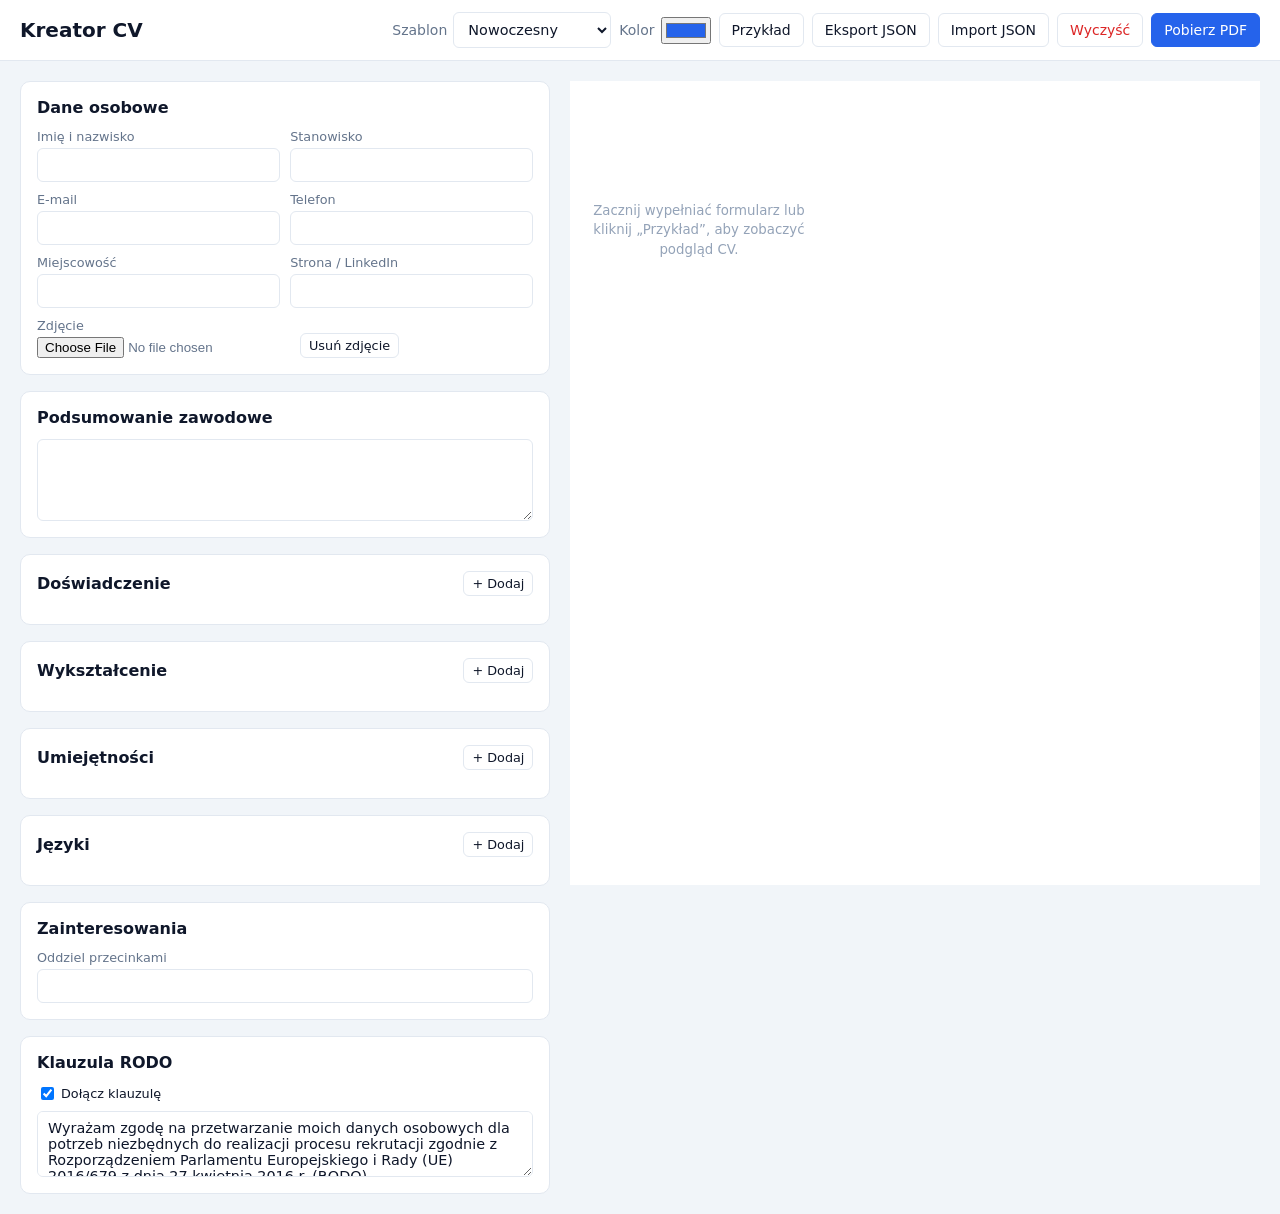
==== index.html @ f0c1cfcf "Add browser-based CV builder app Static HTML/CSS/JS app with live A4 preview, three templates, accen" ====
<!doctype html>
<html lang="pl">
<head>
  <meta charset="utf-8">
  <meta name="viewport" content="width=device-width, initial-scale=1">
  <title>Kreator CV</title>
  <link rel="stylesheet" href="styles.css">
</head>
<body>
  <header class="topbar">
    <h1>Kreator CV</h1>
    <div class="toolbar">
      <label class="field-inline">Szablon
        <select id="template">
          <option value="modern">Nowoczesny</option>
          <option value="classic">Klasyczny</option>
          <option value="minimal">Minimalistyczny</option>
        </select>
      </label>
      <label class="field-inline">Kolor
        <input type="color" id="accent" value="#2563eb">
      </label>
      <button type="button" id="btn-sample" class="btn">Przykład</button>
      <button type="button" id="btn-export" class="btn">Eksport JSON</button>
      <label class="btn">Import JSON<input type="file" id="btn-import" accept="application/json" hidden></label>
      <button type="button" id="btn-reset" class="btn btn-danger">Wyczyść</button>
      <button type="button" id="btn-print" class="btn btn-primary">Pobierz PDF</button>
    </div>
  </header>

  <main class="layout">
    <form id="editor" class="editor" autocomplete="off">
      <section class="card">
        <h2>Dane osobowe</h2>
        <div class="grid">
          <label>Imię i nazwisko<input name="fullName"></label>
          <label>Stanowisko<input name="title"></label>
          <label>E-mail<input name="email" type="email"></label>
          <label>Telefon<input name="phone"></label>
          <label>Miejscowość<input name="location"></label>
          <label>Strona / LinkedIn<input name="website"></label>
        </div>
        <div class="photo-row">
          <label>Zdjęcie<input type="file" id="photo-input" accept="image/*"></label>
          <button type="button" id="photo-remove" class="btn btn-small">Usuń zdjęcie</button>
        </div>
      </section>

      <section class="card">
        <h2>Podsumowanie zawodowe</h2>
        <label><textarea name="summary" rows="4"></textarea></label>
      </section>

      <section class="card" data-list="experience">
        <div class="card-head">
          <h2>Doświadczenie</h2>
          <button type="button" class="btn btn-small" data-add="experience">+ Dodaj</button>
        </div>
        <div class="list"></div>
      </section>

      <section class="card" data-list="education">
        <div class="card-head">
          <h2>Wykształcenie</h2>
          <button type="button" class="btn btn-small" data-add="education">+ Dodaj</button>
        </div>
        <div class="list"></div>
      </section>

      <section class="card" data-list="skills">
        <div class="card-head">
          <h2>Umiejętności</h2>
          <button type="button" class="btn btn-small" data-add="skills">+ Dodaj</button>
        </div>
        <div class="list"></div>
      </section>

      <section class="card" data-list="languages">
        <div class="card-head">
          <h2>Języki</h2>
          <button type="button" class="btn btn-small" data-add="languages">+ Dodaj</button>
        </div>
        <div class="list"></div>
      </section>

      <section class="card">
        <h2>Zainteresowania</h2>
        <label>Oddziel przecinkami<input name="interests"></label>
      </section>

      <section class="card">
        <h2>Klauzula RODO</h2>
        <label class="check"><input type="checkbox" name="consentEnabled"> Dołącz klauzulę</label>
        <label><textarea name="consent" rows="3"></textarea></label>
      </section>
    </form>

    <div class="preview-wrap">
      <article id="cv" class="cv"></article>
    </div>
  </main>

  <template id="tpl-experience">
    <div class="item">
      <div class="grid">
        <label>Stanowisko<input data-field="role"></label>
        <label>Firma<input data-field="company"></label>
        <label>Od<input data-field="start" placeholder="np. 03.2021"></label>
        <label>Do<input data-field="end" placeholder="np. obecnie"></label>
      </div>
      <label>Opis (każda linia to osobny punkt)<textarea data-field="description" rows="3"></textarea></label>
      <div class="item-actions">
        <button type="button" class="btn btn-small" data-move="-1" title="W górę">↑</button>
        <button type="button" class="btn btn-small" data-move="1" title="W dół">↓</button>
        <button type="button" class="btn btn-small btn-danger" data-remove>Usuń</button>
      </div>
    </div>
  </template>

  <template id="tpl-education">
    <div class="item">
      <div class="grid">
        <label>Uczelnia / szkoła<input data-field="school"></label>
        <label>Kierunek / stopień<input data-field="degree"></label>
        <label>Od<input data-field="start"></label>
        <label>Do<input data-field="end"></label>
      </div>
      <div class="item-actions">
        <button type="button" class="btn btn-small" data-move="-1" title="W górę">↑</button>
        <button type="button" class="btn btn-small" data-move="1" title="W dół">↓</button>
        <button type="button" class="btn btn-small btn-danger" data-remove>Usuń</button>
      </div>
    </div>
  </template>

  <template id="tpl-skills">
    <div class="item item-row">
      <label>Umiejętność<input data-field="name"></label>
      <label>Poziom (1–5)<input data-field="level" type="range" min="1" max="5" value="3"></label>
      <div class="item-actions">
        <button type="button" class="btn btn-small btn-danger" data-remove>Usuń</button>
      </div>
    </div>
  </template>

  <template id="tpl-languages">
    <div class="item item-row">
      <label>Język<input data-field="name"></label>
      <label>Poziom
        <select data-field="level">
          <option>A1</option><option>A2</option><option>B1</option><option selected>B2</option>
          <option>C1</option><option>C2</option><option>ojczysty</option>
        </select>
      </label>
      <div class="item-actions">
        <button type="button" class="btn btn-small btn-danger" data-remove>Usuń</button>
      </div>
    </div>
  </template>

  <script src="app.js"></script>
</body>
</html>
---- styles.css ----
:root {
  --bg: #f1f5f9;
  --panel: #ffffff;
  --text: #0f172a;
  --muted: #64748b;
  --border: #e2e8f0;
  --primary: #2563eb;
  --danger: #dc2626;
  --accent: #2563eb;
}

* { box-sizing: border-box; }

body {
  margin: 0;
  font-family: system-ui, -apple-system, "Segoe UI", Roboto, sans-serif;
  background: var(--bg);
  color: var(--text);
}

/* ---------- Top bar ---------- */
.topbar {
  position: sticky;
  top: 0;
  z-index: 10;
  display: flex;
  flex-wrap: wrap;
  gap: 12px;
  align-items: center;
  justify-content: space-between;
  padding: 12px 20px;
  background: var(--panel);
  border-bottom: 1px solid var(--border);
}
.topbar h1 { margin: 0; font-size: 1.25rem; }
.toolbar { display: flex; flex-wrap: wrap; gap: 8px; align-items: center; }
.field-inline { display: flex; flex-direction: row; gap: 6px; align-items: center; font-size: .875rem; }

/* ---------- Buttons ---------- */
.btn {
  display: inline-flex;
  align-items: center;
  padding: 8px 12px;
  font: inherit;
  font-size: .875rem;
  border: 1px solid var(--border);
  border-radius: 6px;
  background: var(--panel);
  color: var(--text);
  cursor: pointer;
}
.btn:hover { background: var(--bg); }
.btn-primary { background: var(--primary); border-color: var(--primary); color: #fff; }
.btn-primary:hover { background: #1d4ed8; }
.btn-danger { color: var(--danger); }
.btn-small { padding: 4px 8px; font-size: .8rem; }

/* ---------- Layout ---------- */
.layout {
  display: grid;
  grid-template-columns: minmax(340px, 1fr) minmax(0, 1.3fr);
  gap: 20px;
  padding: 20px;
  align-items: start;
}
@media (max-width: 1000px) {
  .layout { grid-template-columns: 1fr; }
}

/* ---------- Editor ---------- */
.editor { display: flex; flex-direction: column; gap: 16px; }
.card {
  background: var(--panel);
  border: 1px solid var(--border);
  border-radius: 10px;
  padding: 16px;
}
.card h2 { margin: 0 0 12px; font-size: 1rem; }
.card-head { display: flex; justify-content: space-between; align-items: center; margin-bottom: 12px; }
.card-head h2 { margin: 0; }

label { display: flex; flex-direction: column; gap: 4px; font-size: .8rem; color: var(--muted); }
label.check { flex-direction: row; align-items: center; margin-bottom: 8px; color: var(--text); }
input:not([type=checkbox]):not([type=color]):not([type=range]):not([type=file]), textarea, select {
  font: inherit;
  font-size: .9rem;
  color: var(--text);
  padding: 8px 10px;
  border: 1px solid var(--border);
  border-radius: 6px;
  background: #fff;
  width: 100%;
}
textarea { resize: vertical; }
input:focus, textarea:focus, select:focus { outline: 2px solid var(--primary); outline-offset: -1px; }

.grid { display: grid; grid-template-columns: 1fr 1fr; gap: 10px; }
@media (max-width: 520px) { .grid { grid-template-columns: 1fr; } }
.photo-row { display: flex; gap: 10px; align-items: end; margin-top: 10px; }

.list { display: flex; flex-direction: column; gap: 12px; }
.item {
  display: flex;
  flex-direction: column;
  gap: 8px;
  padding: 12px;
  border: 1px dashed var(--border);
  border-radius: 8px;
}
.item-row { flex-direction: row; align-items: end; flex-wrap: wrap; }
.item-row > label { flex: 1 1 140px; }
.item-actions { display: flex; gap: 6px; justify-content: flex-end; }

/* ---------- Preview ---------- */
.preview-wrap { position: sticky; top: 76px; overflow: auto; max-height: calc(100vh - 96px); }

.cv {
  --accent: #2563eb;
  width: 210mm;
  min-height: 297mm;
  max-width: 100%;
  margin: 0 auto;
  background: #fff;
  color: #1e293b;
  box-shadow: 0 4px 24px rgba(15, 23, 42, .12);
  font-size: 10pt;
  line-height: 1.45;
}
.cv h1, .cv h2, .cv h3, .cv p { margin: 0; }
.cv ul { margin: 4px 0 0; padding-left: 18px; }
.cv a { color: inherit; text-decoration: none; }
.cv .section { margin-bottom: 18px; }
.cv .section-title {
  font-size: 11pt;
  text-transform: uppercase;
  letter-spacing: .08em;
  color: var(--accent);
  margin-bottom: 8px;
}
.cv .entry { margin-bottom: 10px; break-inside: avoid; }
.cv .entry-head { display: flex; justify-content: space-between; gap: 8px; }
.cv .entry-title { font-weight: 600; }
.cv .entry-sub { color: #475569; }
.cv .entry-date { color: #64748b; white-space: nowrap; font-size: 9pt; }
.cv .photo { width: 110px; height: 110px; object-fit: cover; border-radius: 50%; }
.cv .contact { list-style: none; padding: 0; margin: 0; display: flex; flex-direction: column; gap: 4px; }
.cv .skill { margin-bottom: 6px; }
.cv .bar { height: 5px; background: rgba(0,0,0,.1); border-radius: 3px; margin-top: 3px; overflow: hidden; }
.cv .bar span { display: block; height: 100%; background: var(--accent); }
.cv .tags { display: flex; flex-wrap: wrap; gap: 6px; }
.cv .tag { padding: 2px 8px; border-radius: 10px; background: rgba(0,0,0,.06); font-size: 9pt; }
.cv .consent { font-size: 7.5pt; color: #64748b; margin-top: 24px; }
.cv .empty { color: #94a3b8; text-align: center; padding: 120px 20px; }

/* Modern: coloured sidebar */
.cv.tpl-modern { display: grid; grid-template-columns: 68mm 1fr; }
.cv.tpl-modern .sidebar { background: var(--accent); color: #fff; padding: 28px 20px; }
.cv.tpl-modern .sidebar .section-title { color: #fff; border-bottom: 1px solid rgba(255,255,255,.4); padding-bottom: 4px; }
.cv.tpl-modern .sidebar .bar { background: rgba(255,255,255,.3); }
.cv.tpl-modern .sidebar .bar span { background: #fff; }
.cv.tpl-modern .sidebar .tag { background: rgba(255,255,255,.2); }
.cv.tpl-modern .sidebar .entry-date { color: rgba(255,255,255,.8); }
.cv.tpl-modern .sidebar .photo { display: block; margin: 0 auto 20px; border: 3px solid rgba(255,255,255,.6); }
.cv.tpl-modern .main { padding: 28px 26px; }
.cv.tpl-modern .name { font-size: 24pt; font-weight: 700; line-height: 1.1; }
.cv.tpl-modern .role { font-size: 13pt; color: var(--accent); margin: 4px 0 20px; }

/* Classic: centred header, single column */
.cv.tpl-classic { padding: 32px 40px; font-family: Georgia, "Times New Roman", serif; }
.cv.tpl-classic header { text-align: center; border-bottom: 2px solid var(--accent); padding-bottom: 14px; margin-bottom: 18px; }
.cv.tpl-classic .photo { border-radius: 6px; width: 96px; height: 96px; margin-bottom: 10px; }
.cv.tpl-classic .name { font-size: 24pt; }
.cv.tpl-classic .role { font-size: 12pt; color: #475569; margin-top: 2px; }
.cv.tpl-classic .contact { flex-direction: row; flex-wrap: wrap; justify-content: center; gap: 4px 16px; margin-top: 8px; font-size: 9pt; }
.cv.tpl-classic .section-title { border-bottom: 1px solid var(--border); padding-bottom: 3px; }
.cv.tpl-classic .two-col { display: grid; grid-template-columns: 1fr 1fr; gap: 24px; }

/* Minimal: left-aligned, lots of whitespace */
.cv.tpl-minimal { padding: 40px 48px; }
.cv.tpl-minimal header { display: flex; justify-content: space-between; align-items: center; gap: 20px; margin-bottom: 28px; }
.cv.tpl-minimal .name { font-size: 26pt; font-weight: 300; letter-spacing: -.01em; }
.cv.tpl-minimal .role { font-size: 12pt; color: var(--accent); margin-top: 4px; }
.cv.tpl-minimal .contact { flex-direction: row; flex-wrap: wrap; gap: 4px 14px; margin-top: 10px; font-size: 9pt; color: #64748b; }
.cv.tpl-minimal .photo { width: 90px; height: 90px; }
.cv.tpl-minimal .row { display: grid; grid-template-columns: 34mm 1fr; gap: 16px; }
.cv.tpl-minimal .row .section-title { font-size: 9pt; }

/* ---------- Print ---------- */
@page { size: A4; margin: 0; }
@media print {
  body { background: #fff; }
  .topbar, .editor { display: none; }
  .layout { display: block; padding: 0; }
  .preview-wrap { position: static; max-height: none; overflow: visible; }
  .cv { box-shadow: none; width: 210mm; min-height: 297mm; }
  .cv * { -webkit-print-color-adjust: exact; print-color-adjust: exact; }
  .cv.tpl-modern .sidebar { -webkit-print-color-adjust: exact; print-color-adjust: exact; }
}
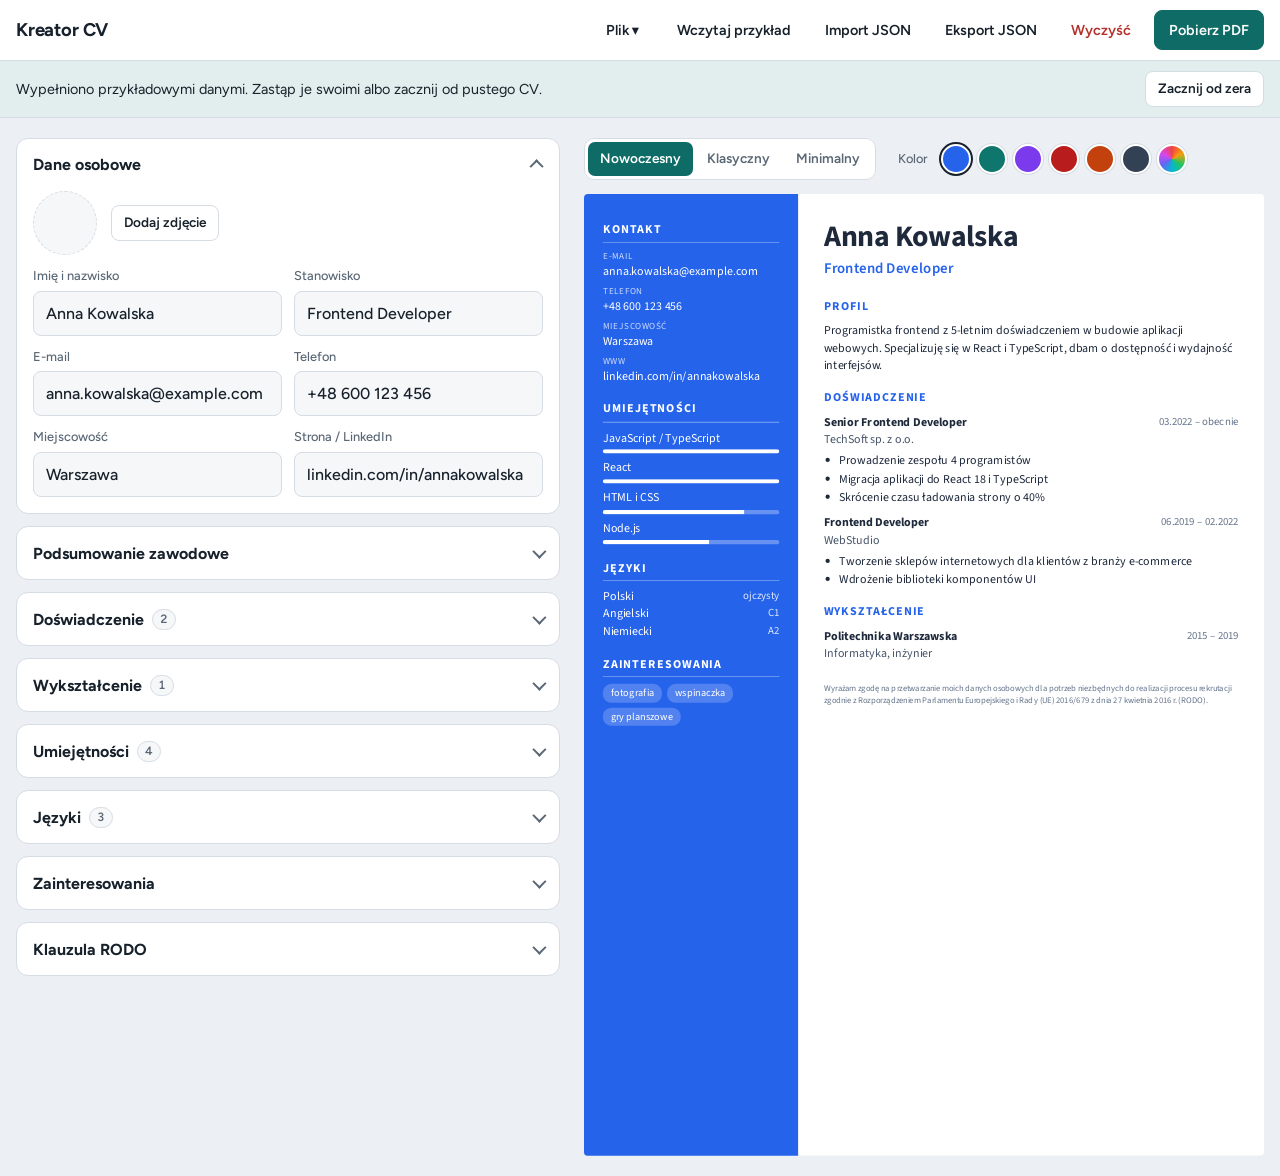
==== commit a514417d: "Make CV builder mobile-friendly and fix robustness issues - Phone layout: bottom Edit/Preview tabs, " ====
--- a/index.html
+++ b/index.html
@@ -2,159 +2,219 @@
 <html lang="pl">
 <head>
   <meta charset="utf-8">
-  <meta name="viewport" content="width=device-width, initial-scale=1">
+  <meta name="viewport" content="width=device-width, initial-scale=1, viewport-fit=cover">
   <title>Kreator CV</title>
+  <meta name="claude:viewport-fit-sides" content="cover">
+  <link rel="stylesheet" href="https://fonts.googleapis.com/css2?family=Figtree:wght@400;500;600;700&family=Source+Sans+3:wght@300;400;600;700&family=Source+Serif+4:wght@400;600;700&display=swap">
   <link rel="stylesheet" href="styles.css">
 </head>
-<body>
+<body data-view="edit">
   <header class="topbar">
-    <h1>Kreator CV</h1>
-    <div class="toolbar">
-      <label class="field-inline">Szablon
-        <select id="template">
-          <option value="modern">Nowoczesny</option>
-          <option value="classic">Klasyczny</option>
-          <option value="minimal">Minimalistyczny</option>
-        </select>
-      </label>
-      <label class="field-inline">Kolor
-        <input type="color" id="accent" value="#2563eb">
-      </label>
-      <button type="button" id="btn-sample" class="btn">Przykład</button>
-      <button type="button" id="btn-export" class="btn">Eksport JSON</button>
-      <label class="btn">Import JSON<input type="file" id="btn-import" accept="application/json" hidden></label>
-      <button type="button" id="btn-reset" class="btn btn-danger">Wyczyść</button>
-      <button type="button" id="btn-print" class="btn btn-primary">Pobierz PDF</button>
+    <div class="topbar-inner">
+      <h1 class="brand">Kreator&nbsp;CV</h1>
+      <div class="actions">
+        <button type="button" id="btn-more" class="btn btn-ghost only-narrow" aria-expanded="false" aria-controls="menu">Plik ▾</button>
+        <div id="menu" class="menu">
+          <button type="button" id="btn-sample" class="btn btn-ghost">Wczytaj przykład</button>
+          <label class="btn btn-ghost" for="btn-import">Import JSON</label>
+          <input type="file" id="btn-import" accept="application/json,.json" hidden>
+          <button type="button" id="btn-export" class="btn btn-ghost">Eksport JSON</button>
+          <button type="button" id="btn-reset" class="btn btn-ghost btn-danger">Wyczyść</button>
+        </div>
+        <button type="button" id="btn-pdf" class="btn btn-primary">Pobierz PDF</button>
+      </div>
     </div>
   </header>
 
+  <div id="sample-banner" class="banner" hidden>
+    <p>Wypełniono przykładowymi danymi. Zastąp je swoimi albo zacznij od pustego CV.</p>
+    <button type="button" id="btn-start-empty" class="btn btn-small">Zacznij od zera</button>
+  </div>
+
   <main class="layout">
-    <form id="editor" class="editor" autocomplete="off">
-      <section class="card">
-        <h2>Dane osobowe</h2>
-        <div class="grid">
-          <label>Imię i nazwisko<input name="fullName"></label>
-          <label>Stanowisko<input name="title"></label>
-          <label>E-mail<input name="email" type="email"></label>
-          <label>Telefon<input name="phone"></label>
-          <label>Miejscowość<input name="location"></label>
-          <label>Strona / LinkedIn<input name="website"></label>
-        </div>
-        <div class="photo-row">
-          <label>Zdjęcie<input type="file" id="photo-input" accept="image/*"></label>
-          <button type="button" id="photo-remove" class="btn btn-small">Usuń zdjęcie</button>
-        </div>
-      </section>
-
-      <section class="card">
-        <h2>Podsumowanie zawodowe</h2>
-        <label><textarea name="summary" rows="4"></textarea></label>
-      </section>
-
-      <section class="card" data-list="experience">
-        <div class="card-head">
-          <h2>Doświadczenie</h2>
-          <button type="button" class="btn btn-small" data-add="experience">+ Dodaj</button>
-        </div>
-        <div class="list"></div>
-      </section>
-
-      <section class="card" data-list="education">
-        <div class="card-head">
-          <h2>Wykształcenie</h2>
-          <button type="button" class="btn btn-small" data-add="education">+ Dodaj</button>
-        </div>
-        <div class="list"></div>
-      </section>
-
-      <section class="card" data-list="skills">
-        <div class="card-head">
-          <h2>Umiejętności</h2>
-          <button type="button" class="btn btn-small" data-add="skills">+ Dodaj</button>
-        </div>
-        <div class="list"></div>
-      </section>
-
-      <section class="card" data-list="languages">
-        <div class="card-head">
-          <h2>Języki</h2>
-          <button type="button" class="btn btn-small" data-add="languages">+ Dodaj</button>
-        </div>
-        <div class="list"></div>
-      </section>
-
-      <section class="card">
-        <h2>Zainteresowania</h2>
-        <label>Oddziel przecinkami<input name="interests"></label>
-      </section>
-
-      <section class="card">
-        <h2>Klauzula RODO</h2>
-        <label class="check"><input type="checkbox" name="consentEnabled"> Dołącz klauzulę</label>
-        <label><textarea name="consent" rows="3"></textarea></label>
-      </section>
+    <form id="editor" class="pane pane-edit" autocomplete="off" novalidate>
+      <details class="card" open>
+        <summary><span>Dane osobowe</span></summary>
+        <div class="card-body">
+          <div class="photo-row">
+            <div class="photo-thumb" id="photo-thumb" aria-hidden="true"></div>
+            <div class="photo-actions">
+              <label class="btn btn-small" for="photo-input">Dodaj zdjęcie</label>
+              <input type="file" id="photo-input" accept="image/*" hidden>
+              <button type="button" id="photo-remove" class="btn btn-small btn-ghost" hidden>Usuń zdjęcie</button>
+            </div>
+          </div>
+          <div class="grid">
+            <label>Imię i nazwisko<input id="f-fullName" name="fullName" autocomplete="name"></label>
+            <label>Stanowisko<input id="f-title" name="title" placeholder="np. Księgowa, Frontend Developer"></label>
+            <label>E-mail<input id="f-email" name="email" type="email" inputmode="email" autocomplete="email"></label>
+            <label>Telefon<input id="f-phone" name="phone" type="tel" inputmode="tel" autocomplete="tel"></label>
+            <label>Miejscowość<input id="f-location" name="location" autocomplete="address-level2"></label>
+            <label>Strona / LinkedIn<input id="f-website" name="website" inputmode="url"></label>
+          </div>
+        </div>
+      </details>
+
+      <details class="card">
+        <summary><span>Podsumowanie zawodowe</span></summary>
+        <div class="card-body">
+          <label>2–4 zdania o tym, kim jesteś i w czym jesteś dobry
+            <textarea id="f-summary" name="summary" rows="4"></textarea>
+          </label>
+        </div>
+      </details>
+
+      <details class="card" data-list="experience">
+        <summary><span>Doświadczenie</span><span class="count"></span></summary>
+        <div class="card-body">
+          <div class="list"></div>
+          <button type="button" class="btn btn-add" data-add="experience">+ Dodaj stanowisko</button>
+        </div>
+      </details>
+
+      <details class="card" data-list="education">
+        <summary><span>Wykształcenie</span><span class="count"></span></summary>
+        <div class="card-body">
+          <div class="list"></div>
+          <button type="button" class="btn btn-add" data-add="education">+ Dodaj szkołę</button>
+        </div>
+      </details>
+
+      <details class="card" data-list="skills">
+        <summary><span>Umiejętności</span><span class="count"></span></summary>
+        <div class="card-body">
+          <div class="list"></div>
+          <button type="button" class="btn btn-add" data-add="skills">+ Dodaj umiejętność</button>
+        </div>
+      </details>
+
+      <details class="card" data-list="languages">
+        <summary><span>Języki</span><span class="count"></span></summary>
+        <div class="card-body">
+          <div class="list"></div>
+          <button type="button" class="btn btn-add" data-add="languages">+ Dodaj język</button>
+        </div>
+      </details>
+
+      <details class="card">
+        <summary><span>Zainteresowania</span></summary>
+        <div class="card-body">
+          <label>Oddziel przecinkami<input id="f-interests" name="interests" placeholder="np. bieganie, fotografia"></label>
+        </div>
+      </details>
+
+      <details class="card">
+        <summary><span>Klauzula RODO</span></summary>
+        <div class="card-body">
+          <label class="check"><input type="checkbox" id="f-consentEnabled" name="consentEnabled"> Dołącz klauzulę na dole CV</label>
+          <label>Treść klauzuli<textarea id="f-consent" name="consent" rows="4"></textarea></label>
+        </div>
+      </details>
     </form>
 
-    <div class="preview-wrap">
-      <article id="cv" class="cv"></article>
-    </div>
+    <section class="pane pane-preview" aria-label="Podgląd CV">
+      <div class="look">
+        <fieldset class="segmented" id="template-picker">
+          <legend>Szablon</legend>
+          <label><input type="radio" name="template" value="modern" checked><span>Nowoczesny</span></label>
+          <label><input type="radio" name="template" value="classic"><span>Klasyczny</span></label>
+          <label><input type="radio" name="template" value="minimal"><span>Minimalny</span></label>
+        </fieldset>
+        <fieldset class="swatches" id="accent-picker">
+          <legend>Kolor</legend>
+          <label style="--sw:#2563eb"><input type="radio" name="accent" value="#2563eb" aria-label="Niebieski"></label>
+          <label style="--sw:#0f766e"><input type="radio" name="accent" value="#0f766e" aria-label="Morski"></label>
+          <label style="--sw:#7c3aed"><input type="radio" name="accent" value="#7c3aed" aria-label="Fioletowy"></label>
+          <label style="--sw:#b91c1c"><input type="radio" name="accent" value="#b91c1c" aria-label="Bordowy"></label>
+          <label style="--sw:#c2410c"><input type="radio" name="accent" value="#c2410c" aria-label="Pomarańczowy"></label>
+          <label style="--sw:#334155"><input type="radio" name="accent" value="#334155" aria-label="Grafitowy"></label>
+          <label class="custom" title="Własny kolor"><input type="color" id="accent-custom" value="#2563eb" aria-label="Własny kolor"></label>
+        </fieldset>
+      </div>
+      <div class="paper-wrap" id="paper-wrap">
+        <article id="cv" class="cv"></article>
+      </div>
+    </section>
   </main>
+
+  <nav class="tabbar" aria-label="Widok">
+    <button type="button" data-view-btn="edit" aria-pressed="true">Edycja</button>
+    <button type="button" data-view-btn="preview" aria-pressed="false">Podgląd</button>
+  </nav>
+
+  <div id="dialog" class="dialog" role="dialog" aria-modal="true" aria-labelledby="dialog-text" hidden>
+    <div class="dialog-box">
+      <p id="dialog-text"></p>
+      <div class="dialog-actions">
+        <button type="button" class="btn" data-answer="no">Anuluj</button>
+        <button type="button" class="btn btn-primary" data-answer="yes" id="dialog-ok">OK</button>
+      </div>
+    </div>
+  </div>
+
+  <div id="toast" class="toast" role="status" aria-live="polite" hidden></div>
 
   <template id="tpl-experience">
     <div class="item">
+      <div class="item-head">
+        <strong class="item-title" data-placeholder="Nowe stanowisko"></strong>
+        <div class="item-actions">
+          <button type="button" class="icon-btn" data-move="-1" aria-label="Przesuń w górę">↑</button>
+          <button type="button" class="icon-btn" data-move="1" aria-label="Przesuń w dół">↓</button>
+          <button type="button" class="icon-btn danger" data-remove aria-label="Usuń">✕</button>
+        </div>
+      </div>
       <div class="grid">
-        <label>Stanowisko<input data-field="role"></label>
-        <label>Firma<input data-field="company"></label>
+        <label>Stanowisko<input data-field="role" data-title="1"></label>
+        <label>Firma<input data-field="company" data-title="2"></label>
         <label>Od<input data-field="start" placeholder="np. 03.2021"></label>
         <label>Do<input data-field="end" placeholder="np. obecnie"></label>
       </div>
-      <label>Opis (każda linia to osobny punkt)<textarea data-field="description" rows="3"></textarea></label>
-      <div class="item-actions">
-        <button type="button" class="btn btn-small" data-move="-1" title="W górę">↑</button>
-        <button type="button" class="btn btn-small" data-move="1" title="W dół">↓</button>
-        <button type="button" class="btn btn-small btn-danger" data-remove>Usuń</button>
-      </div>
+      <label>Obowiązki i osiągnięcia (każda linia to osobny punkt)<textarea data-field="description" rows="4"></textarea></label>
     </div>
   </template>
 
   <template id="tpl-education">
     <div class="item">
+      <div class="item-head">
+        <strong class="item-title" data-placeholder="Nowa szkoła"></strong>
+        <div class="item-actions">
+          <button type="button" class="icon-btn" data-move="-1" aria-label="Przesuń w górę">↑</button>
+          <button type="button" class="icon-btn" data-move="1" aria-label="Przesuń w dół">↓</button>
+          <button type="button" class="icon-btn danger" data-remove aria-label="Usuń">✕</button>
+        </div>
+      </div>
       <div class="grid">
-        <label>Uczelnia / szkoła<input data-field="school"></label>
-        <label>Kierunek / stopień<input data-field="degree"></label>
-        <label>Od<input data-field="start"></label>
+        <label>Uczelnia / szkoła<input data-field="school" data-title="1"></label>
+        <label>Kierunek / stopień<input data-field="degree" data-title="2"></label>
+        <label>Od<input data-field="start" inputmode="numeric"></label>
         <label>Do<input data-field="end"></label>
       </div>
-      <div class="item-actions">
-        <button type="button" class="btn btn-small" data-move="-1" title="W górę">↑</button>
-        <button type="button" class="btn btn-small" data-move="1" title="W dół">↓</button>
-        <button type="button" class="btn btn-small btn-danger" data-remove>Usuń</button>
-      </div>
     </div>
   </template>
 
   <template id="tpl-skills">
-    <div class="item item-row">
-      <label>Umiejętność<input data-field="name"></label>
-      <label>Poziom (1–5)<input data-field="level" type="range" min="1" max="5" value="3"></label>
-      <div class="item-actions">
-        <button type="button" class="btn btn-small btn-danger" data-remove>Usuń</button>
-      </div>
+    <div class="item item-compact">
+      <div class="grid grid-compact">
+        <label>Umiejętność<input data-field="name"></label>
+        <label>Poziom: <output class="level-out">3</output>/5<input data-field="level" type="range" min="1" max="5" value="3"></label>
+      </div>
+      <button type="button" class="icon-btn danger" data-remove aria-label="Usuń">✕</button>
     </div>
   </template>
 
   <template id="tpl-languages">
-    <div class="item item-row">
-      <label>Język<input data-field="name"></label>
-      <label>Poziom
-        <select data-field="level">
-          <option>A1</option><option>A2</option><option>B1</option><option selected>B2</option>
-          <option>C1</option><option>C2</option><option>ojczysty</option>
-        </select>
-      </label>
-      <div class="item-actions">
-        <button type="button" class="btn btn-small btn-danger" data-remove>Usuń</button>
-      </div>
+    <div class="item item-compact">
+      <div class="grid grid-compact">
+        <label>Język<input data-field="name"></label>
+        <label>Poziom
+          <select data-field="level">
+            <option>A1</option><option>A2</option><option>B1</option><option selected>B2</option>
+            <option>C1</option><option>C2</option><option>ojczysty</option>
+          </select>
+        </label>
+      </div>
+      <button type="button" class="icon-btn danger" data-remove aria-label="Usuń">✕</button>
     </div>
   </template>
 
--- a/styles.css
+++ b/styles.css
@@ -1,198 +1,507 @@
+/* Layout: editor and A4 preview side by side on wide screens; on phones one
+   pane at a time, switched from a bottom tab bar. The CV itself is always
+   white paper; only the app chrome follows the light/dark theme. */
 :root {
-  --bg: #f1f5f9;
-  --panel: #ffffff;
-  --text: #0f172a;
-  --muted: #64748b;
-  --border: #e2e8f0;
-  --primary: #2563eb;
-  --danger: #dc2626;
-  --accent: #2563eb;
+  --bg: #eceff3;
+  --surface: #ffffff;
+  --surface-2: #f5f7f9;
+  --fg: #17212b;
+  --muted: #5a6775;
+  --line: #d6dce3;
+  --brand: #0f6b66;
+  --brand-hover: #0b5753;
+  --brand-fg: #ffffff;
+  --danger: #b4302a;
+  --shadow: 0 1px 2px rgba(23, 33, 43, .06), 0 6px 24px rgba(23, 33, 43, .08);
+
+  --font-ui: "Figtree", system-ui, -apple-system, "Segoe UI", Roboto, sans-serif;
+  --font-cv: "Source Sans 3", "Segoe UI", Roboto, Arial, sans-serif;
+  --font-cv-serif: "Source Serif 4", Georgia, "Times New Roman", serif;
+
+  --gutter-l: max(16px, env(safe-area-inset-left, 0px));
+  --gutter-r: max(16px, env(safe-area-inset-right, 0px));
+  --tap: 44px;
+}
+@media (prefers-color-scheme: dark) {
+  :root:not([data-theme="light"]) {
+    --bg: #0e1318;
+    --surface: #161d24;
+    --surface-2: #1c252e;
+    --fg: #e5eaef;
+    --muted: #98a5b2;
+    --line: #2b3641;
+    --brand: #3db3aa;
+    --brand-hover: #5cc4bc;
+    --brand-fg: #04201e;
+    --danger: #f07a70;
+    --shadow: 0 1px 2px rgba(0, 0, 0, .3), 0 8px 28px rgba(0, 0, 0, .35);
+    color-scheme: dark;
+  }
+}
+:root[data-theme="dark"] {
+  --bg: #0e1318;
+  --surface: #161d24;
+  --surface-2: #1c252e;
+  --fg: #e5eaef;
+  --muted: #98a5b2;
+  --line: #2b3641;
+  --brand: #3db3aa;
+  --brand-hover: #5cc4bc;
+  --brand-fg: #04201e;
+  --danger: #f07a70;
+  --shadow: 0 1px 2px rgba(0, 0, 0, .3), 0 8px 28px rgba(0, 0, 0, .35);
+  color-scheme: dark;
 }
 
 * { box-sizing: border-box; }
-
+html { -webkit-text-size-adjust: 100%; }
 body {
   margin: 0;
-  font-family: system-ui, -apple-system, "Segoe UI", Roboto, sans-serif;
+  font-family: var(--font-ui);
+  font-size: 15px;
+  line-height: 1.45;
   background: var(--bg);
-  color: var(--text);
-}
+  color: var(--fg);
+}
+body::before {
+  content: "";
+  position: fixed;
+  inset: 0 0 auto;
+  height: env(safe-area-inset-top, 0px);
+  z-index: 30;
+  background: var(--surface);
+}
+[hidden] { display: none !important; }
+:focus-visible { outline: 2px solid var(--brand); outline-offset: 2px; }
 
 /* ---------- Top bar ---------- */
 .topbar {
   position: sticky;
-  top: 0;
-  z-index: 10;
+  top: env(safe-area-inset-top, 0px);
+  z-index: 20;
+  background: var(--surface);
+  border-bottom: 1px solid var(--line);
+}
+.topbar-inner {
   display: flex;
-  flex-wrap: wrap;
-  gap: 12px;
   align-items: center;
   justify-content: space-between;
-  padding: 12px 20px;
-  background: var(--panel);
-  border-bottom: 1px solid var(--border);
-}
-.topbar h1 { margin: 0; font-size: 1.25rem; }
-.toolbar { display: flex; flex-wrap: wrap; gap: 8px; align-items: center; }
-.field-inline { display: flex; flex-direction: row; gap: 6px; align-items: center; font-size: .875rem; }
+  gap: 12px;
+  padding-block: 10px;
+  padding-left: var(--gutter-l);
+  padding-right: var(--gutter-r);
+}
+.brand { margin: 0; font-size: 1.15rem; font-weight: 700; letter-spacing: -.01em; }
+.actions { position: relative; display: flex; align-items: center; gap: 8px; }
+.menu { display: flex; gap: 4px; align-items: center; }
+.only-narrow { display: none; }
 
 /* ---------- Buttons ---------- */
 .btn {
   display: inline-flex;
+  flex-direction: row;
   align-items: center;
-  padding: 8px 12px;
+  justify-content: center;
+  gap: 6px;
+  min-height: 40px;
+  padding: 8px 14px;
   font: inherit;
-  font-size: .875rem;
-  border: 1px solid var(--border);
-  border-radius: 6px;
-  background: var(--panel);
-  color: var(--text);
+  font-size: .9rem;
+  font-weight: 600;
+  border: 1px solid var(--line);
+  border-radius: 8px;
+  background: var(--surface);
+  color: var(--fg);
   cursor: pointer;
-}
-.btn:hover { background: var(--bg); }
-.btn-primary { background: var(--primary); border-color: var(--primary); color: #fff; }
-.btn-primary:hover { background: #1d4ed8; }
+  white-space: nowrap;
+  -webkit-tap-highlight-color: transparent;
+}
+.btn:hover { background: var(--surface-2); }
+.btn-ghost { border-color: transparent; background: transparent; }
+.btn-primary { background: var(--brand); border-color: var(--brand); color: var(--brand-fg); }
+.btn-primary:hover { background: var(--brand-hover); border-color: var(--brand-hover); }
+.btn-primary[disabled] { opacity: .6; cursor: progress; }
 .btn-danger { color: var(--danger); }
-.btn-small { padding: 4px 8px; font-size: .8rem; }
+.btn-small { min-height: 36px; padding: 6px 12px; font-size: .85rem; }
+.btn-add { width: 100%; border-style: dashed; color: var(--brand); min-height: var(--tap); }
+
+.icon-btn {
+  width: 36px;
+  height: 36px;
+  display: inline-grid;
+  place-items: center;
+  font: inherit;
+  font-size: 1rem;
+  border: 1px solid var(--line);
+  border-radius: 8px;
+  background: var(--surface);
+  color: var(--muted);
+  cursor: pointer;
+}
+.icon-btn:hover { background: var(--surface-2); color: var(--fg); }
+.icon-btn.danger:hover { color: var(--danger); }
+
+/* ---------- Banner ---------- */
+.banner {
+  display: flex;
+  flex-wrap: wrap;
+  align-items: center;
+  justify-content: space-between;
+  gap: 8px 16px;
+  padding-block: 10px;
+  padding-left: var(--gutter-l);
+  padding-right: var(--gutter-r);
+  background: color-mix(in srgb, var(--brand) 12%, var(--surface));
+  border-bottom: 1px solid var(--line);
+  font-size: .9rem;
+}
+.banner p { margin: 0; min-width: 0; }
 
 /* ---------- Layout ---------- */
 .layout {
   display: grid;
-  grid-template-columns: minmax(340px, 1fr) minmax(0, 1.3fr);
-  gap: 20px;
-  padding: 20px;
+  grid-template-columns: minmax(360px, 1fr) minmax(0, 1.25fr);
+  gap: 24px;
   align-items: start;
-}
-@media (max-width: 1000px) {
-  .layout { grid-template-columns: 1fr; }
-}
+  padding-block: 20px;
+  padding-left: var(--gutter-l);
+  padding-right: var(--gutter-r);
+  max-width: 1600px;
+  margin: 0 auto;
+}
+.pane { min-width: 0; }
+.tabbar { display: none; }
 
 /* ---------- Editor ---------- */
-.editor { display: flex; flex-direction: column; gap: 16px; }
+.pane-edit { display: flex; flex-direction: column; gap: 12px; }
 .card {
-  background: var(--panel);
-  border: 1px solid var(--border);
-  border-radius: 10px;
-  padding: 16px;
-}
-.card h2 { margin: 0 0 12px; font-size: 1rem; }
-.card-head { display: flex; justify-content: space-between; align-items: center; margin-bottom: 12px; }
-.card-head h2 { margin: 0; }
-
-label { display: flex; flex-direction: column; gap: 4px; font-size: .8rem; color: var(--muted); }
-label.check { flex-direction: row; align-items: center; margin-bottom: 8px; color: var(--text); }
-input:not([type=checkbox]):not([type=color]):not([type=range]):not([type=file]), textarea, select {
+  background: var(--surface);
+  border: 1px solid var(--line);
+  border-radius: 12px;
+}
+.card summary {
+  display: flex;
+  align-items: center;
+  gap: 8px;
+  min-height: 52px;
+  padding: 12px 16px;
+  font-weight: 700;
+  font-size: 1rem;
+  cursor: pointer;
+  list-style: none;
+  user-select: none;
+}
+.card summary::-webkit-details-marker { display: none; }
+.card summary::after {
+  content: "";
+  margin-left: auto;
+  width: 8px;
+  height: 8px;
+  border-right: 2px solid var(--muted);
+  border-bottom: 2px solid var(--muted);
+  transform: rotate(45deg) translateY(-2px);
+  transition: transform .15s;
+}
+.card[open] summary::after { transform: rotate(225deg) translateY(-2px); }
+.count {
+  min-width: 22px;
+  padding: 1px 7px;
+  border-radius: 11px;
+  background: var(--surface-2);
+  border: 1px solid var(--line);
+  color: var(--muted);
+  font-size: .75rem;
+  font-weight: 600;
+  text-align: center;
+  font-variant-numeric: tabular-nums;
+}
+.count:empty { display: none; }
+.card-body { display: flex; flex-direction: column; gap: 12px; padding: 0 16px 16px; }
+
+label { display: flex; flex-direction: column; gap: 5px; font-size: .8rem; font-weight: 500; color: var(--muted); min-width: 0; }
+label.check { flex-direction: row; align-items: center; gap: 10px; font-size: .9rem; color: var(--fg); min-height: var(--tap); }
+label.check input { width: 20px; height: 20px; accent-color: var(--brand); }
+
+input:not([type=checkbox]):not([type=radio]):not([type=color]):not([type=range]):not([type=file]),
+textarea,
+select {
+  width: 100%;
+  min-height: var(--tap);
+  padding: 10px 12px;
   font: inherit;
-  font-size: .9rem;
-  color: var(--text);
-  padding: 8px 10px;
-  border: 1px solid var(--border);
-  border-radius: 6px;
-  background: #fff;
-  width: 100%;
-}
-textarea { resize: vertical; }
-input:focus, textarea:focus, select:focus { outline: 2px solid var(--primary); outline-offset: -1px; }
-
-.grid { display: grid; grid-template-columns: 1fr 1fr; gap: 10px; }
-@media (max-width: 520px) { .grid { grid-template-columns: 1fr; } }
-.photo-row { display: flex; gap: 10px; align-items: end; margin-top: 10px; }
-
-.list { display: flex; flex-direction: column; gap: 12px; }
+  font-size: 16px; /* 16px stops iOS Safari from zooming on focus */
+  color: var(--fg);
+  background: var(--surface-2);
+  border: 1px solid var(--line);
+  border-radius: 8px;
+}
+textarea { resize: vertical; line-height: 1.4; }
+input:focus, textarea:focus, select:focus { outline: 2px solid var(--brand); outline-offset: -1px; background: var(--surface); }
+input[type=range] { width: 100%; height: var(--tap); accent-color: var(--brand); }
+.level-out { color: var(--fg); font-weight: 700; }
+
+.grid { display: grid; grid-template-columns: 1fr 1fr; gap: 12px; }
+.grid-compact { flex: 1; min-width: 0; }
+
+.photo-row { display: flex; align-items: center; gap: 14px; }
+.photo-thumb {
+  width: 64px;
+  height: 64px;
+  flex: none;
+  border-radius: 50%;
+  background: var(--surface-2) center / cover no-repeat;
+  border: 1px dashed var(--line);
+}
+.photo-thumb.has-photo { border-style: solid; }
+.photo-actions { display: flex; flex-wrap: wrap; gap: 8px; }
+
+.list { display: flex; flex-direction: column; gap: 10px; }
+.list:empty { display: none; }
 .item {
   display: flex;
   flex-direction: column;
-  gap: 8px;
+  gap: 12px;
   padding: 12px;
-  border: 1px dashed var(--border);
-  border-radius: 8px;
-}
-.item-row { flex-direction: row; align-items: end; flex-wrap: wrap; }
-.item-row > label { flex: 1 1 140px; }
-.item-actions { display: flex; gap: 6px; justify-content: flex-end; }
+  background: var(--surface-2);
+  border: 1px solid var(--line);
+  border-radius: 10px;
+}
+.item input:not([type=range]), .item textarea, .item select { background: var(--surface); }
+.item-head { display: flex; align-items: center; gap: 8px; }
+.item-title { flex: 1; min-width: 0; overflow: hidden; text-overflow: ellipsis; white-space: nowrap; font-size: .9rem; }
+.item-title:empty::before { content: attr(data-placeholder); color: var(--muted); font-weight: 500; }
+.item-actions { display: flex; gap: 6px; flex: none; }
+.item-compact { flex-direction: row; align-items: flex-end; }
+.item-compact > .icon-btn { margin-bottom: 4px; }
 
 /* ---------- Preview ---------- */
-.preview-wrap { position: sticky; top: 76px; overflow: auto; max-height: calc(100vh - 96px); }
-
+.pane-preview { position: sticky; top: calc(env(safe-area-inset-top, 0px) + 80px); display: flex; flex-direction: column; gap: 14px; }
+.look { display: flex; flex-wrap: wrap; gap: 12px 20px; align-items: center; }
+.look fieldset { border: 0; margin: 0; padding: 0; display: flex; align-items: center; gap: 6px; min-width: 0; }
+.look legend { float: left; margin-right: 6px; font-size: .8rem; font-weight: 500; color: var(--muted); }
+.segmented { background: var(--surface); border: 1px solid var(--line) !important; border-radius: 10px; padding: 3px !important; gap: 2px !important; }
+.segmented legend { position: absolute; width: 1px; height: 1px; overflow: hidden; clip: rect(0 0 0 0); }
+.segmented label { position: relative; }
+.segmented input { position: absolute; opacity: 0; inset: 0; margin: 0; cursor: pointer; }
+.segmented span {
+  display: block;
+  padding: 7px 12px;
+  border-radius: 7px;
+  font-size: .85rem;
+  font-weight: 600;
+  color: var(--muted);
+}
+.segmented input:checked + span { background: var(--brand); color: var(--brand-fg); }
+.segmented input:focus-visible + span { outline: 2px solid var(--brand); outline-offset: 1px; }
+.swatches label {
+  position: relative;
+  width: 30px;
+  height: 30px;
+  border-radius: 50%;
+  background: var(--sw);
+  border: 2px solid var(--surface);
+  box-shadow: 0 0 0 1px var(--line);
+  cursor: pointer;
+}
+.swatches label:has(input:checked) { box-shadow: 0 0 0 2px var(--fg); }
+.swatches label:has(input:focus-visible) { outline: 2px solid var(--brand); outline-offset: 2px; }
+.swatches input[type=radio] { position: absolute; opacity: 0; inset: 0; margin: 0; cursor: pointer; }
+.swatches .custom { background: conic-gradient(#ef4444, #f59e0b, #22c55e, #06b6d4, #6366f1, #d946ef, #ef4444); overflow: hidden; }
+.swatches .custom input { position: absolute; inset: -8px; width: 50px; height: 50px; opacity: 0; cursor: pointer; border: 0; padding: 0; }
+
+.paper-wrap { position: relative; overflow: hidden; border-radius: 4px; }
+.paper-wrap .cv { transform-origin: top left; }
+
+/* ---------- CV paper ---------- */
 .cv {
   --accent: #2563eb;
-  width: 210mm;
-  min-height: 297mm;
-  max-width: 100%;
-  margin: 0 auto;
-  background: #fff;
+  width: 794px; /* A4 at 96 dpi; scaled down by JS to fit narrow screens */
+  min-height: 1123px;
+  background: #ffffff;
   color: #1e293b;
-  box-shadow: 0 4px 24px rgba(15, 23, 42, .12);
-  font-size: 10pt;
+  box-shadow: var(--shadow);
+  font-family: var(--font-cv);
+  font-size: 10.5pt;
   line-height: 1.45;
+  overflow-wrap: anywhere;
 }
 .cv h1, .cv h2, .cv h3, .cv p { margin: 0; }
 .cv ul { margin: 4px 0 0; padding-left: 18px; }
+.cv li + li { margin-top: 1px; }
 .cv a { color: inherit; text-decoration: none; }
 .cv .section { margin-bottom: 18px; }
 .cv .section-title {
-  font-size: 11pt;
+  font-size: 10.5pt;
+  font-weight: 700;
   text-transform: uppercase;
-  letter-spacing: .08em;
+  letter-spacing: .09em;
   color: var(--accent);
   margin-bottom: 8px;
 }
 .cv .entry { margin-bottom: 10px; break-inside: avoid; }
-.cv .entry-head { display: flex; justify-content: space-between; gap: 8px; }
-.cv .entry-title { font-weight: 600; }
+.cv .entry-head { display: flex; justify-content: space-between; gap: 10px; }
+.cv .entry-title { font-weight: 700; }
 .cv .entry-sub { color: #475569; }
-.cv .entry-date { color: #64748b; white-space: nowrap; font-size: 9pt; }
-.cv .photo { width: 110px; height: 110px; object-fit: cover; border-radius: 50%; }
+.cv .entry-date { color: #64748b; white-space: nowrap; font-size: 9.5pt; font-variant-numeric: tabular-nums; }
+.cv .photo { width: 116px; height: 116px; object-fit: cover; border-radius: 50%; }
 .cv .contact { list-style: none; padding: 0; margin: 0; display: flex; flex-direction: column; gap: 4px; }
-.cv .skill { margin-bottom: 6px; }
-.cv .bar { height: 5px; background: rgba(0,0,0,.1); border-radius: 3px; margin-top: 3px; overflow: hidden; }
+.cv .contact .k { opacity: .75; font-size: 8pt; text-transform: uppercase; letter-spacing: .06em; display: block; }
+.cv .skill { margin-bottom: 7px; }
+.cv .bar { height: 5px; background: rgba(15, 23, 42, .1); border-radius: 3px; margin-top: 3px; overflow: hidden; }
 .cv .bar span { display: block; height: 100%; background: var(--accent); }
 .cv .tags { display: flex; flex-wrap: wrap; gap: 6px; }
-.cv .tag { padding: 2px 8px; border-radius: 10px; background: rgba(0,0,0,.06); font-size: 9pt; }
-.cv .consent { font-size: 7.5pt; color: #64748b; margin-top: 24px; }
-.cv .empty { color: #94a3b8; text-align: center; padding: 120px 20px; }
+.cv .tag { padding: 2px 9px; border-radius: 10px; background: rgba(15, 23, 42, .06); font-size: 9pt; }
+.cv .consent { font-size: 7.5pt; line-height: 1.35; color: #64748b; margin-top: 24px; }
+.cv .empty { color: #94a3b8; text-align: center; padding: 160px 40px; font-size: 14pt; }
 
 /* Modern: coloured sidebar */
-.cv.tpl-modern { display: grid; grid-template-columns: 68mm 1fr; }
-.cv.tpl-modern .sidebar { background: var(--accent); color: #fff; padding: 28px 20px; }
-.cv.tpl-modern .sidebar .section-title { color: #fff; border-bottom: 1px solid rgba(255,255,255,.4); padding-bottom: 4px; }
-.cv.tpl-modern .sidebar .bar { background: rgba(255,255,255,.3); }
-.cv.tpl-modern .sidebar .bar span { background: #fff; }
-.cv.tpl-modern .sidebar .tag { background: rgba(255,255,255,.2); }
-.cv.tpl-modern .sidebar .entry-date { color: rgba(255,255,255,.8); }
-.cv.tpl-modern .sidebar .photo { display: block; margin: 0 auto 20px; border: 3px solid rgba(255,255,255,.6); }
-.cv.tpl-modern .main { padding: 28px 26px; }
-.cv.tpl-modern .name { font-size: 24pt; font-weight: 700; line-height: 1.1; }
-.cv.tpl-modern .role { font-size: 13pt; color: var(--accent); margin: 4px 0 20px; }
-
-/* Classic: centred header, single column */
-.cv.tpl-classic { padding: 32px 40px; font-family: Georgia, "Times New Roman", serif; }
+.cv.tpl-modern { display: grid; grid-template-columns: 250px 1fr; }
+.cv.tpl-modern .sidebar { background: var(--accent); color: #ffffff; padding: 32px 22px; }
+.cv.tpl-modern .sidebar .section-title { color: #ffffff; border-bottom: 1px solid rgba(255, 255, 255, .4); padding-bottom: 4px; }
+.cv.tpl-modern .sidebar .bar { background: rgba(255, 255, 255, .3); }
+.cv.tpl-modern .sidebar .bar span { background: #ffffff; }
+.cv.tpl-modern .sidebar .tag { background: rgba(255, 255, 255, .2); }
+.cv.tpl-modern .sidebar .entry-date { color: rgba(255, 255, 255, .85); }
+.cv.tpl-modern .sidebar .photo { display: block; margin: 0 auto 22px; border: 3px solid rgba(255, 255, 255, .6); }
+.cv.tpl-modern .main { padding: 32px 30px; min-width: 0; }
+.cv.tpl-modern .name { font-size: 26pt; font-weight: 700; line-height: 1.1; letter-spacing: -.01em; }
+.cv.tpl-modern .role { font-size: 13pt; color: var(--accent); margin: 4px 0 22px; font-weight: 600; }
+
+/* Classic: centred header, serif, single column */
+.cv.tpl-classic { padding: 40px 48px; font-family: var(--font-cv-serif); font-size: 10.5pt; }
 .cv.tpl-classic header { text-align: center; border-bottom: 2px solid var(--accent); padding-bottom: 14px; margin-bottom: 18px; }
-.cv.tpl-classic .photo { border-radius: 6px; width: 96px; height: 96px; margin-bottom: 10px; }
-.cv.tpl-classic .name { font-size: 24pt; }
-.cv.tpl-classic .role { font-size: 12pt; color: #475569; margin-top: 2px; }
-.cv.tpl-classic .contact { flex-direction: row; flex-wrap: wrap; justify-content: center; gap: 4px 16px; margin-top: 8px; font-size: 9pt; }
-.cv.tpl-classic .section-title { border-bottom: 1px solid var(--border); padding-bottom: 3px; }
-.cv.tpl-classic .two-col { display: grid; grid-template-columns: 1fr 1fr; gap: 24px; }
-
-/* Minimal: left-aligned, lots of whitespace */
-.cv.tpl-minimal { padding: 40px 48px; }
-.cv.tpl-minimal header { display: flex; justify-content: space-between; align-items: center; gap: 20px; margin-bottom: 28px; }
-.cv.tpl-minimal .name { font-size: 26pt; font-weight: 300; letter-spacing: -.01em; }
-.cv.tpl-minimal .role { font-size: 12pt; color: var(--accent); margin-top: 4px; }
-.cv.tpl-minimal .contact { flex-direction: row; flex-wrap: wrap; gap: 4px 14px; margin-top: 10px; font-size: 9pt; color: #64748b; }
-.cv.tpl-minimal .photo { width: 90px; height: 90px; }
-.cv.tpl-minimal .row { display: grid; grid-template-columns: 34mm 1fr; gap: 16px; }
-.cv.tpl-minimal .row .section-title { font-size: 9pt; }
-
-/* ---------- Print ---------- */
+.cv.tpl-classic .photo { border-radius: 6px; width: 100px; height: 100px; margin-bottom: 10px; }
+.cv.tpl-classic .name { font-size: 25pt; font-weight: 600; }
+.cv.tpl-classic .role { font-size: 12pt; color: #475569; margin-top: 2px; font-style: italic; }
+.cv.tpl-classic .contact { flex-direction: row; flex-wrap: wrap; justify-content: center; gap: 4px 18px; margin-top: 8px; font-size: 9.5pt; }
+.cv.tpl-classic .contact .k { display: none; }
+.cv.tpl-classic .section-title { border-bottom: 1px solid #e2e8f0; padding-bottom: 3px; }
+.cv.tpl-classic .two-col { display: grid; grid-template-columns: 1fr 1fr; gap: 28px; }
+
+/* Minimal: left-aligned, label column */
+.cv.tpl-minimal { padding: 48px 56px; }
+.cv.tpl-minimal header { display: flex; justify-content: space-between; align-items: center; gap: 20px; margin-bottom: 30px; }
+.cv.tpl-minimal .name { font-size: 28pt; font-weight: 300; letter-spacing: -.015em; line-height: 1.1; }
+.cv.tpl-minimal .role { font-size: 12pt; color: var(--accent); margin-top: 4px; font-weight: 600; }
+.cv.tpl-minimal .contact { flex-direction: row; flex-wrap: wrap; gap: 4px 16px; margin-top: 10px; font-size: 9.5pt; color: #64748b; }
+.cv.tpl-minimal .contact .k { display: none; }
+.cv.tpl-minimal .photo { width: 92px; height: 92px; flex: none; }
+.cv.tpl-minimal .row { display: grid; grid-template-columns: 130px 1fr; gap: 18px; }
+.cv.tpl-minimal .row .section-title { font-size: 9pt; padding-top: 2px; }
+
+/* ---------- Dialog & toast ---------- */
+.dialog {
+  position: fixed;
+  inset: 0;
+  z-index: 50;
+  display: grid;
+  place-items: center;
+  padding: 16px;
+  background: rgba(8, 12, 16, .5);
+}
+.dialog-box {
+  width: min(420px, 100%);
+  padding: 20px;
+  background: var(--surface);
+  color: var(--fg);
+  border-radius: 14px;
+  box-shadow: var(--shadow);
+}
+.dialog-box p { margin: 0 0 18px; font-size: 1rem; }
+.dialog-actions { display: flex; justify-content: flex-end; gap: 8px; }
+.toast {
+  position: fixed;
+  left: 50%;
+  bottom: calc(24px + env(safe-area-inset-bottom, 0px));
+  z-index: 60;
+  transform: translateX(-50%);
+  max-width: calc(100% - 32px);
+  padding: 10px 16px;
+  border-radius: 10px;
+  background: var(--fg);
+  color: var(--bg);
+  font-size: .9rem;
+  font-weight: 500;
+  box-shadow: var(--shadow);
+}
+
+/* ---------- Narrow screens (phones, small tablets) ---------- */
+@media (max-width: 900px) {
+  .layout { display: block; padding-block: 12px calc(84px + env(safe-area-inset-bottom, 0px)); }
+  body[data-view="edit"] .pane-preview,
+  body[data-view="preview"] .pane-edit { display: none; }
+  .pane-preview { position: static; }
+
+  .only-narrow { display: inline-flex; }
+  .menu {
+    position: absolute;
+    top: calc(100% + 8px);
+    right: 0;
+    z-index: 25;
+    flex-direction: column;
+    align-items: stretch;
+    min-width: 200px;
+    padding: 6px;
+    background: var(--surface);
+    border: 1px solid var(--line);
+    border-radius: 12px;
+    box-shadow: var(--shadow);
+  }
+  .menu:not(.open) { display: none; }
+  .menu .btn { justify-content: flex-start; min-height: var(--tap); }
+
+  .tabbar {
+    position: fixed;
+    left: 0;
+    right: 0;
+    bottom: 0;
+    z-index: 20;
+    display: grid;
+    grid-template-columns: 1fr 1fr;
+    gap: 6px;
+    padding-top: 8px;
+    padding-bottom: calc(8px + env(safe-area-inset-bottom, 0px));
+    padding-left: var(--gutter-l);
+    padding-right: var(--gutter-r);
+    background: var(--surface);
+    border-top: 1px solid var(--line);
+  }
+  .tabbar button {
+    min-height: 48px;
+    font: inherit;
+    font-weight: 700;
+    font-size: .95rem;
+    border: 0;
+    border-radius: 10px;
+    background: transparent;
+    color: var(--muted);
+    cursor: pointer;
+  }
+  .tabbar button[aria-pressed="true"] { background: color-mix(in srgb, var(--brand) 14%, var(--surface)); color: var(--brand); }
+  .toast { bottom: calc(84px + env(safe-area-inset-bottom, 0px)); }
+}
+@media (max-width: 520px) {
+  .grid { grid-template-columns: 1fr; }
+  .grid-compact { grid-template-columns: 1fr; gap: 8px; }
+  .look { flex-direction: column; align-items: stretch; }
+  .segmented { width: 100%; }
+  .segmented label { flex: 1; text-align: center; }
+  .brand { font-size: 1.05rem; }
+}
+
+@media (prefers-reduced-motion: reduce) {
+  * { transition: none !important; }
+}
+
+/* ---------- Print (standalone version: "Pobierz PDF" opens the print dialog) ---------- */
 @page { size: A4; margin: 0; }
 @media print {
-  body { background: #fff; }
-  .topbar, .editor { display: none; }
-  .layout { display: block; padding: 0; }
-  .preview-wrap { position: static; max-height: none; overflow: visible; }
-  .cv { box-shadow: none; width: 210mm; min-height: 297mm; }
+  body { background: #ffffff; }
+  body::before, .topbar, .banner, .pane-edit, .look, .tabbar, .toast, .dialog { display: none !important; }
+  .layout { display: block !important; padding: 0 !important; max-width: none; }
+  .pane-preview { display: block !important; position: static; }
+  .paper-wrap { overflow: visible; height: auto !important; }
+  .paper-wrap .cv { transform: none !important; box-shadow: none; }
+  .cv { -webkit-print-color-adjust: exact; print-color-adjust: exact; }
   .cv * { -webkit-print-color-adjust: exact; print-color-adjust: exact; }
-  .cv.tpl-modern .sidebar { -webkit-print-color-adjust: exact; print-color-adjust: exact; }
-}
+}
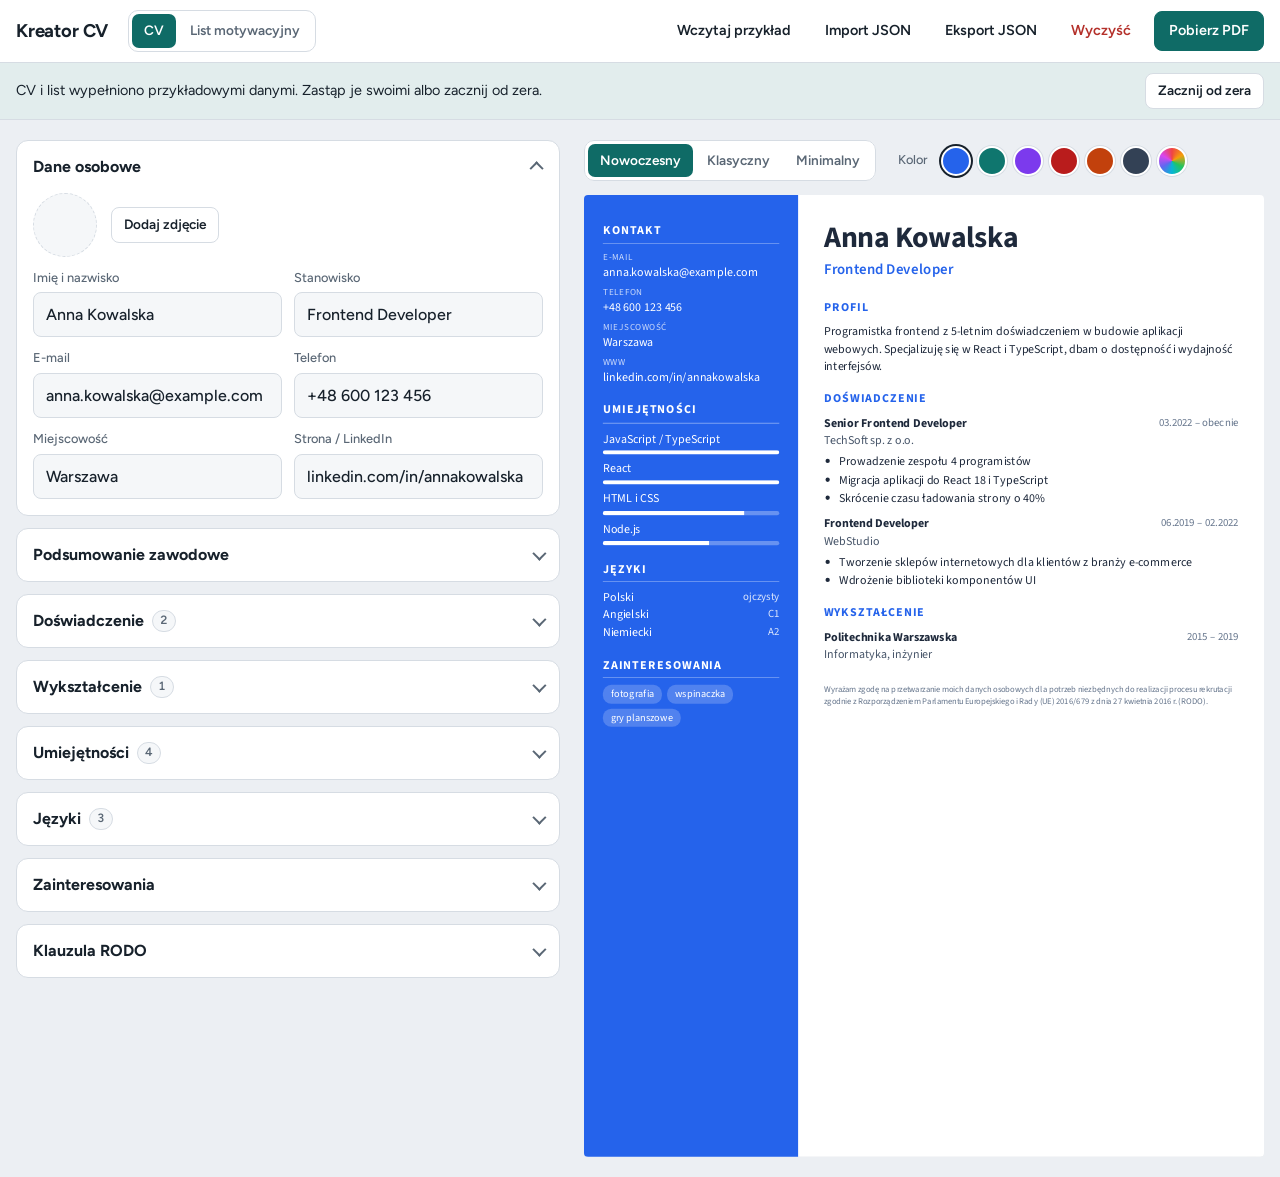
==== commit cb0b5a17: "Add cover letter builder - CV / cover letter switch in the header; the letter reuses the CV's   name" ====
--- a/index.html
+++ b/index.html
@@ -8,10 +8,15 @@
   <link rel="stylesheet" href="https://fonts.googleapis.com/css2?family=Figtree:wght@400;500;600;700&family=Source+Sans+3:wght@300;400;600;700&family=Source+Serif+4:wght@400;600;700&display=swap">
   <link rel="stylesheet" href="styles.css">
 </head>
-<body data-view="edit">
+<body data-view="edit" data-doc="cv">
   <header class="topbar">
     <div class="topbar-inner">
       <h1 class="brand">Kreator&nbsp;CV</h1>
+      <fieldset class="segmented docswitch" id="doc-picker">
+        <legend>Dokument</legend>
+        <label><input type="radio" name="doc" value="cv" checked><span>CV</span></label>
+        <label><input type="radio" name="doc" value="letter"><span><span class="long">List motywacyjny</span><span class="short">List</span></span></label>
+      </fieldset>
       <div class="actions">
         <button type="button" id="btn-more" class="btn btn-ghost only-narrow" aria-expanded="false" aria-controls="menu">Plik ▾</button>
         <div id="menu" class="menu">
@@ -27,12 +32,12 @@
   </header>
 
   <div id="sample-banner" class="banner" hidden>
-    <p>Wypełniono przykładowymi danymi. Zastąp je swoimi albo zacznij od pustego CV.</p>
+    <p>CV i list wypełniono przykładowymi danymi. Zastąp je swoimi albo zacznij od zera.</p>
     <button type="button" id="btn-start-empty" class="btn btn-small">Zacznij od zera</button>
   </div>
 
   <main class="layout">
-    <form id="editor" class="pane pane-edit" autocomplete="off" novalidate>
+    <form id="editor" class="pane pane-edit" data-doc="cv" autocomplete="off" novalidate>
       <details class="card" open>
         <summary><span>Dane osobowe</span></summary>
         <div class="card-body">
@@ -112,7 +117,7 @@
       </details>
     </form>
 
-    <section class="pane pane-preview" aria-label="Podgląd CV">
+    <section class="pane pane-preview" data-doc="cv" aria-label="Podgląd CV">
       <div class="look">
         <fieldset class="segmented" id="template-picker">
           <legend>Szablon</legend>
@@ -131,8 +136,75 @@
           <label class="custom" title="Własny kolor"><input type="color" id="accent-custom" value="#2563eb" aria-label="Własny kolor"></label>
         </fieldset>
       </div>
-      <div class="paper-wrap" id="paper-wrap">
-        <article id="cv" class="cv"></article>
+      <div class="paper-wrap">
+        <article id="cv" class="sheet cv" lang="pl"></article>
+      </div>
+    </section>
+
+    <form id="letter-editor" class="pane pane-edit" data-doc="letter" autocomplete="off" novalidate>
+      <p class="hint">Imię, dane kontaktowe, kolor i szablon list bierze z Twojego CV.</p>
+
+      <details class="card" open>
+        <summary><span>Oferta pracy</span></summary>
+        <div class="card-body">
+          <div class="grid">
+            <label>Stanowisko<input id="l-position" name="position" placeholder="np. Senior Frontend Developer"></label>
+            <label>Firma<input id="l-company" name="company" placeholder="np. Nowa Firma S.A."></label>
+          </div>
+          <label>Treść ogłoszenia (opcjonalnie, pomaga dopasować list)
+            <textarea id="l-jobAd" name="jobAd" rows="5" placeholder="Wklej tutaj ogłoszenie o pracę"></textarea>
+          </label>
+        </div>
+      </details>
+
+      <details class="card">
+        <summary><span>Adresat i data</span></summary>
+        <div class="card-body">
+          <label>Osoba lub dział<input id="l-recipient" name="recipient" placeholder="np. Dział HR"></label>
+          <label>Adres firmy<textarea id="l-address" name="address" rows="2" placeholder="ul. Przykładowa 1&#10;00-001 Warszawa"></textarea></label>
+          <label>Miejscowość i data (puste = dzisiejsza)<input id="l-date" name="date"></label>
+        </div>
+      </details>
+
+      <details class="card" open>
+        <summary><span>Treść listu</span></summary>
+        <div class="card-body">
+          <div class="write-tools">
+            <div class="grid">
+              <label>Ton
+                <select id="l-tone" name="tone">
+                  <option value="formal">Formalny</option>
+                  <option value="warm">Ciepły, osobisty</option>
+                  <option value="concise">Zwięzły</option>
+                </select>
+              </label>
+              <label>Forma gramatyczna
+                <select id="l-gender" name="gender">
+                  <option value="neutral">Neutralna</option>
+                  <option value="f">Żeńska („pracowałam”)</option>
+                  <option value="m">Męska („pracowałem”)</option>
+                </select>
+              </label>
+            </div>
+            <label class="ai-only" hidden>Na co położyć nacisk? (opcjonalnie)<input id="l-extra" name="extra" placeholder="np. praca z klientem, zarządzanie zespołem"></label>
+            <div class="write-actions">
+              <button type="button" id="btn-ai" class="btn btn-primary ai-only" hidden>Napisz z AI</button>
+              <button type="button" id="btn-ai-stop" class="btn" hidden>Zatrzymaj</button>
+              <button type="button" id="btn-draft" class="btn">Wstaw szkic z CV</button>
+            </div>
+            <p class="ai-status" id="ai-status" role="status" hidden></p>
+          </div>
+          <label>Zwrot grzecznościowy<input id="l-greeting" name="greeting"></label>
+          <label>Treść (akapity oddziel pustą linią)<textarea id="l-body" name="body" rows="14"></textarea></label>
+          <label>Zakończenie<input id="l-closing" name="closing"></label>
+          <label class="check"><input type="checkbox" id="l-consentEnabled" name="consentEnabled"> Dołącz klauzulę RODO (treść z CV)</label>
+        </div>
+      </details>
+    </form>
+
+    <section class="pane pane-preview" data-doc="letter" aria-label="Podgląd listu motywacyjnego">
+      <div class="paper-wrap">
+        <article id="letter" class="sheet letter" lang="pl"></article>
       </div>
     </section>
   </main>
--- a/styles.css
+++ b/styles.css
@@ -92,9 +92,14 @@
   padding-right: var(--gutter-r);
 }
 .brand { margin: 0; font-size: 1.15rem; font-weight: 700; letter-spacing: -.01em; }
+.docswitch .short { display: none; }
 .actions { position: relative; display: flex; align-items: center; gap: 8px; }
+
+/* Only the active document's form and preview are shown. */
+body[data-doc="cv"] [data-doc="letter"],
+body[data-doc="letter"] [data-doc="cv"] { display: none !important; }
 .menu { display: flex; gap: 4px; align-items: center; }
-.only-narrow { display: none; }
+.actions .only-narrow { display: none; }
 
 /* ---------- Buttons ---------- */
 .btn {
@@ -277,13 +282,14 @@
 /* ---------- Preview ---------- */
 .pane-preview { position: sticky; top: calc(env(safe-area-inset-top, 0px) + 80px); display: flex; flex-direction: column; gap: 14px; }
 .look { display: flex; flex-wrap: wrap; gap: 12px 20px; align-items: center; }
-.look fieldset { border: 0; margin: 0; padding: 0; display: flex; align-items: center; gap: 6px; min-width: 0; }
+.look fieldset, .docswitch { border: 0; margin: 0; padding: 0; display: flex; align-items: center; gap: 6px; min-width: 0; }
+.docswitch { margin: 0 auto 0 8px; }
 .look legend { float: left; margin-right: 6px; font-size: .8rem; font-weight: 500; color: var(--muted); }
 .segmented { background: var(--surface); border: 1px solid var(--line) !important; border-radius: 10px; padding: 3px !important; gap: 2px !important; }
 .segmented legend { position: absolute; width: 1px; height: 1px; overflow: hidden; clip: rect(0 0 0 0); }
 .segmented label { position: relative; }
 .segmented input { position: absolute; opacity: 0; inset: 0; margin: 0; cursor: pointer; }
-.segmented span {
+.segmented input + span {
   display: block;
   padding: 7px 12px;
   border-radius: 7px;
@@ -310,10 +316,27 @@
 .swatches .custom input { position: absolute; inset: -8px; width: 50px; height: 50px; opacity: 0; cursor: pointer; border: 0; padding: 0; }
 
 .paper-wrap { position: relative; overflow: hidden; border-radius: 4px; }
-.paper-wrap .cv { transform-origin: top left; }
-
-/* ---------- CV paper ---------- */
-.cv {
+.paper-wrap .sheet { transform-origin: top left; }
+
+/* ---------- Letter editor extras ---------- */
+.hint { margin: 0; padding: 0 4px; font-size: .85rem; color: var(--muted); }
+.write-tools {
+  display: flex;
+  flex-direction: column;
+  gap: 12px;
+  padding: 12px;
+  border-radius: 10px;
+  background: color-mix(in srgb, var(--brand) 7%, var(--surface));
+  border: 1px solid color-mix(in srgb, var(--brand) 25%, var(--line));
+}
+.write-tools select, .write-tools input:not([type=checkbox]) { background: var(--surface) !important; }
+.write-actions { display: flex; flex-wrap: wrap; gap: 8px; }
+.write-actions .btn { min-height: var(--tap); }
+.ai-status { margin: 0; font-size: .85rem; color: var(--muted); }
+textarea[readonly] { opacity: .75; }
+
+/* ---------- Paper sheets (CV and letter) ---------- */
+.sheet {
   --accent: #2563eb;
   width: 794px; /* A4 at 96 dpi; scaled down by JS to fit narrow screens */
   min-height: 1123px;
@@ -325,7 +348,7 @@
   line-height: 1.45;
   overflow-wrap: anywhere;
 }
-.cv h1, .cv h2, .cv h3, .cv p { margin: 0; }
+.sheet h1, .sheet h2, .sheet h3, .sheet p { margin: 0; }
 .cv ul { margin: 4px 0 0; padding-left: 18px; }
 .cv li + li { margin-top: 1px; }
 .cv a { color: inherit; text-decoration: none; }
@@ -351,8 +374,8 @@
 .cv .bar span { display: block; height: 100%; background: var(--accent); }
 .cv .tags { display: flex; flex-wrap: wrap; gap: 6px; }
 .cv .tag { padding: 2px 9px; border-radius: 10px; background: rgba(15, 23, 42, .06); font-size: 9pt; }
-.cv .consent { font-size: 7.5pt; line-height: 1.35; color: #64748b; margin-top: 24px; }
-.cv .empty { color: #94a3b8; text-align: center; padding: 160px 40px; font-size: 14pt; }
+.sheet .consent { font-size: 7.5pt; line-height: 1.35; color: #64748b; margin-top: 24px; }
+.sheet .empty { color: #94a3b8; text-align: center; padding: 160px 40px; font-size: 14pt; }
 
 /* Modern: coloured sidebar */
 .cv.tpl-modern { display: grid; grid-template-columns: 250px 1fr; }
@@ -388,6 +411,26 @@
 .cv.tpl-minimal .photo { width: 92px; height: 92px; flex: none; }
 .cv.tpl-minimal .row { display: grid; grid-template-columns: 130px 1fr; gap: 18px; }
 .cv.tpl-minimal .row .section-title { font-size: 9pt; padding-top: 2px; }
+
+/* Cover letter: letterhead in the CV's accent, Polish business-letter layout
+   (place and date top right, recipient block, "Dotyczy:" subject line). */
+.letter { display: flex; flex-direction: column; padding: 56px 68px 48px; font-size: 11pt; line-height: 1.6; }
+.letter.tpl-classic { font-family: var(--font-cv-serif); }
+.letter .lh { display: flex; justify-content: space-between; align-items: flex-end; gap: 24px; padding-bottom: 14px; margin-bottom: 26px; border-bottom: 2px solid var(--accent); }
+.letter .lh-name { font-size: 21pt; font-weight: 700; line-height: 1.1; color: var(--accent); letter-spacing: -.01em; }
+.letter.tpl-minimal .lh-name { font-weight: 300; color: #1e293b; }
+.letter.tpl-minimal .lh { border-bottom-width: 1px; }
+.letter .lh-role { margin-top: 3px; color: #475569; }
+.letter .lh-contact { text-align: right; font-size: 9.5pt; line-height: 1.5; color: #475569; }
+.letter .date { text-align: right; margin-bottom: 26px; }
+.letter .to { margin-bottom: 26px; white-space: pre-line; }
+.letter .to strong { display: block; }
+.letter .subject { margin-bottom: 18px; font-weight: 700; }
+.letter .greeting { margin-bottom: 10px; }
+.letter .body p { margin: 0 0 11px; text-align: justify; hyphens: auto; }
+.letter .closing { margin-top: 20px; }
+.letter .signature { margin-top: 34px; font-weight: 600; }
+.letter .consent { margin-top: auto; padding-top: 28px; }
 
 /* ---------- Dialog & toast ---------- */
 .dialog {
@@ -432,7 +475,7 @@
   body[data-view="preview"] .pane-edit { display: none; }
   .pane-preview { position: static; }
 
-  .only-narrow { display: inline-flex; }
+  .actions .only-narrow { display: inline-flex; }
   .menu {
     position: absolute;
     top: calc(100% + 8px);
@@ -484,9 +527,16 @@
   .grid { grid-template-columns: 1fr; }
   .grid-compact { grid-template-columns: 1fr; gap: 8px; }
   .look { flex-direction: column; align-items: stretch; }
-  .segmented { width: 100%; }
-  .segmented label { flex: 1; text-align: center; }
-  .brand { font-size: 1.05rem; }
+  .look .segmented { width: 100%; }
+  .look .segmented label { flex: 1; text-align: center; }
+  .brand { display: none; }
+  .docswitch { margin-left: 0; }
+  .topbar-inner { gap: 8px; }
+  #btn-pdf { padding-inline: 12px; }
+}
+@media (max-width: 900px) {
+  .docswitch .long { display: none; }
+  .docswitch .short { display: inline; }
 }
 
 @media (prefers-reduced-motion: reduce) {
@@ -501,7 +551,7 @@
   .layout { display: block !important; padding: 0 !important; max-width: none; }
   .pane-preview { display: block !important; position: static; }
   .paper-wrap { overflow: visible; height: auto !important; }
-  .paper-wrap .cv { transform: none !important; box-shadow: none; }
-  .cv { -webkit-print-color-adjust: exact; print-color-adjust: exact; }
-  .cv * { -webkit-print-color-adjust: exact; print-color-adjust: exact; }
-}
+  .paper-wrap .sheet { transform: none !important; box-shadow: none; }
+  .sheet { -webkit-print-color-adjust: exact; print-color-adjust: exact; }
+  .sheet * { -webkit-print-color-adjust: exact; print-color-adjust: exact; }
+}
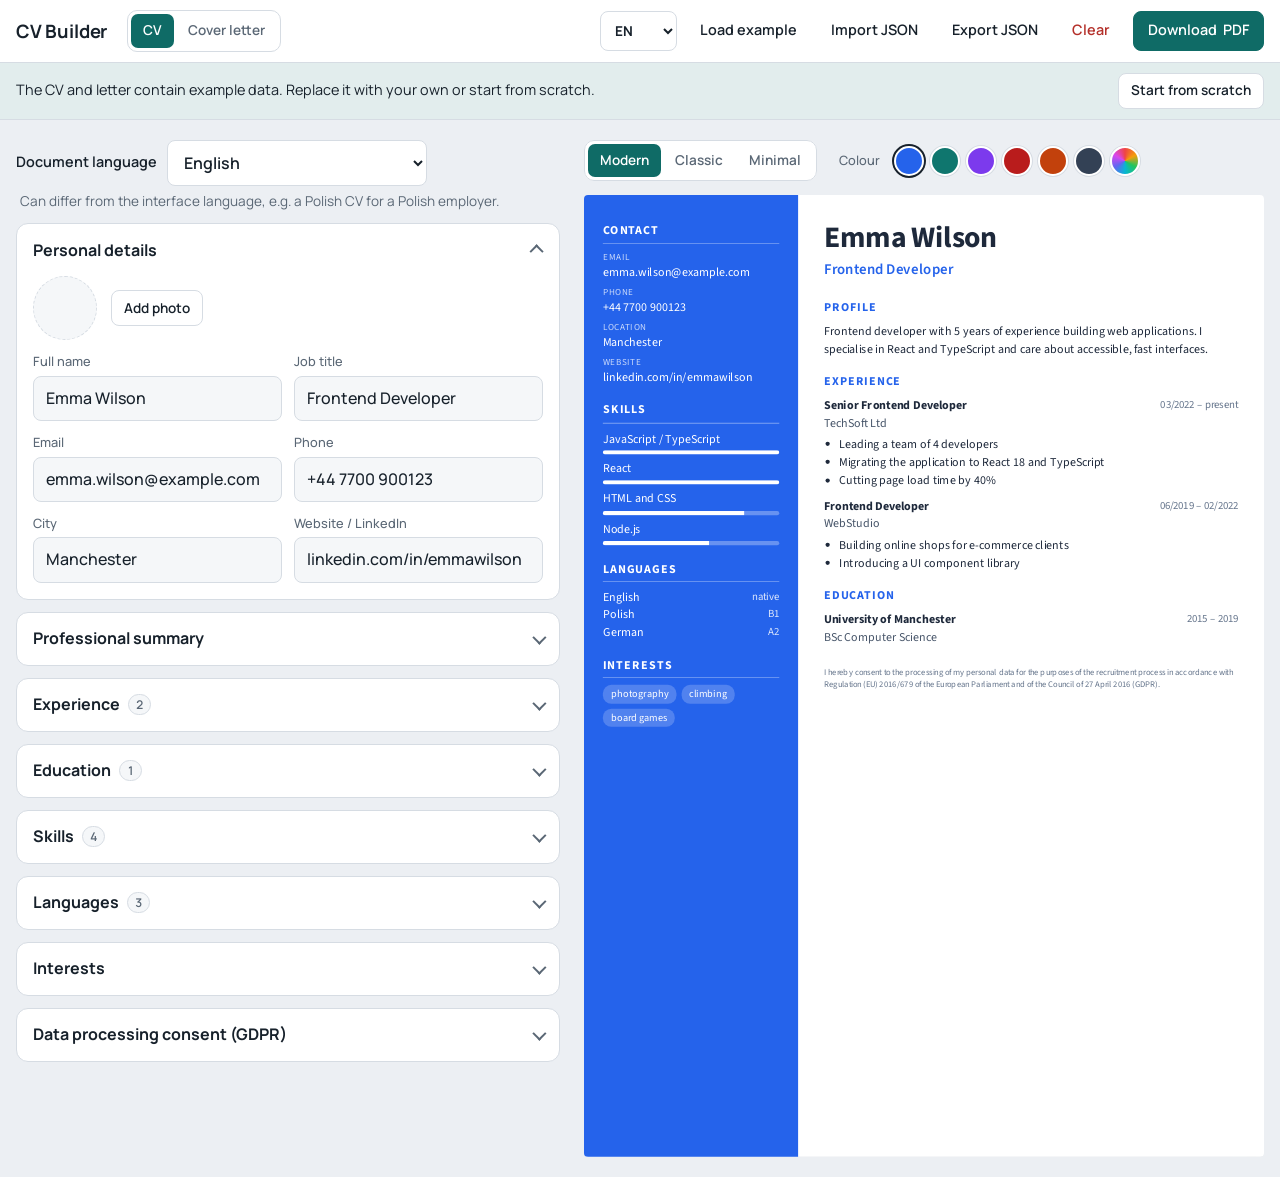
==== commit 46aae4c3: "Add Ukrainian and English: interface and document languages - PL / UA / EN interface switch in the h" ====
--- a/index.html
+++ b/index.html
@@ -5,135 +5,153 @@
   <meta name="viewport" content="width=device-width, initial-scale=1, viewport-fit=cover">
   <title>Kreator CV</title>
   <meta name="claude:viewport-fit-sides" content="cover">
-  <link rel="stylesheet" href="https://fonts.googleapis.com/css2?family=Figtree:wght@400;500;600;700&family=Source+Sans+3:wght@300;400;600;700&family=Source+Serif+4:wght@400;600;700&display=swap">
+  <link rel="stylesheet" href="https://fonts.googleapis.com/css2?family=Manrope:wght@400;500;600;700&family=Source+Sans+3:wght@300;400;600;700&family=Source+Serif+4:wght@400;600;700&display=swap">
   <link rel="stylesheet" href="styles.css">
 </head>
 <body data-view="edit" data-doc="cv">
+  <!-- Visible text carries data-i18n keys (see i18n.js); data-i18n-attr="attr:key;…" translates attributes. -->
   <header class="topbar">
     <div class="topbar-inner">
-      <h1 class="brand">Kreator&nbsp;CV</h1>
+      <h1 class="brand" data-i18n="appName">Kreator CV</h1>
       <fieldset class="segmented docswitch" id="doc-picker">
-        <legend>Dokument</legend>
+        <legend data-i18n="docPicker">Dokument</legend>
         <label><input type="radio" name="doc" value="cv" checked><span>CV</span></label>
-        <label><input type="radio" name="doc" value="letter"><span><span class="long">List motywacyjny</span><span class="short">List</span></span></label>
+        <label><input type="radio" name="doc" value="letter"><span><span class="long" data-i18n="docLetterLong">List motywacyjny</span><span class="short" data-i18n="docLetterShort">List</span></span></label>
       </fieldset>
       <div class="actions">
-        <button type="button" id="btn-more" class="btn btn-ghost only-narrow" aria-expanded="false" aria-controls="menu">Plik ▾</button>
+        <select id="ui-lang" class="lang-select" data-i18n-attr="aria-label:uiLang;title:uiLang" aria-label="Język interfejsu">
+          <option value="pl">PL</option>
+          <option value="uk">UA</option>
+          <option value="en">EN</option>
+        </select>
+        <button type="button" id="btn-more" class="btn btn-ghost only-narrow" aria-expanded="false" aria-controls="menu" data-i18n="file">Plik ▾</button>
         <div id="menu" class="menu">
-          <button type="button" id="btn-sample" class="btn btn-ghost">Wczytaj przykład</button>
-          <label class="btn btn-ghost" for="btn-import">Import JSON</label>
+          <button type="button" id="btn-sample" class="btn btn-ghost" data-i18n="sample">Wczytaj przykład</button>
+          <label class="btn btn-ghost" for="btn-import" data-i18n="import">Import JSON</label>
           <input type="file" id="btn-import" accept="application/json,.json" hidden>
-          <button type="button" id="btn-export" class="btn btn-ghost">Eksport JSON</button>
-          <button type="button" id="btn-reset" class="btn btn-ghost btn-danger">Wyczyść</button>
-        </div>
-        <button type="button" id="btn-pdf" class="btn btn-primary">Pobierz PDF</button>
+          <button type="button" id="btn-export" class="btn btn-ghost" data-i18n="export">Eksport JSON</button>
+          <button type="button" id="btn-reset" class="btn btn-ghost btn-danger" data-i18n="reset">Wyczyść</button>
+        </div>
+        <button type="button" id="btn-pdf" class="btn btn-primary"><span class="long" data-i18n="pdfVerb">Pobierz</span> PDF</button>
       </div>
     </div>
   </header>
 
   <div id="sample-banner" class="banner" hidden>
-    <p>CV i list wypełniono przykładowymi danymi. Zastąp je swoimi albo zacznij od zera.</p>
-    <button type="button" id="btn-start-empty" class="btn btn-small">Zacznij od zera</button>
+    <p data-i18n="banner">CV i list wypełniono przykładowymi danymi. Zastąp je swoimi albo zacznij od zera.</p>
+    <button type="button" id="btn-start-empty" class="btn btn-small" data-i18n="startEmpty">Zacznij od zera</button>
   </div>
 
   <main class="layout">
     <form id="editor" class="pane pane-edit" data-doc="cv" autocomplete="off" novalidate>
+      <div class="doc-lang-row">
+        <label><span data-i18n="docLang">Język dokumentu</span>
+          <select class="doc-lang" id="doc-lang-cv">
+            <option value="pl">Polski</option>
+            <option value="uk">Українська</option>
+            <option value="en">English</option>
+          </select>
+        </label>
+        <p class="hint" data-i18n="docLangHint">Może być inny niż język interfejsu, np. CV po polsku dla polskiego pracodawcy.</p>
+      </div>
+
       <details class="card" open>
-        <summary><span>Dane osobowe</span></summary>
+        <summary><span data-i18n="secPersonal">Dane osobowe</span></summary>
         <div class="card-body">
           <div class="photo-row">
             <div class="photo-thumb" id="photo-thumb" aria-hidden="true"></div>
             <div class="photo-actions">
-              <label class="btn btn-small" for="photo-input">Dodaj zdjęcie</label>
+              <label class="btn btn-small" for="photo-input" data-i18n="addPhoto">Dodaj zdjęcie</label>
               <input type="file" id="photo-input" accept="image/*" hidden>
-              <button type="button" id="photo-remove" class="btn btn-small btn-ghost" hidden>Usuń zdjęcie</button>
+              <button type="button" id="photo-remove" class="btn btn-small btn-ghost" data-i18n="removePhoto" hidden>Usuń zdjęcie</button>
             </div>
           </div>
           <div class="grid">
-            <label>Imię i nazwisko<input id="f-fullName" name="fullName" autocomplete="name"></label>
-            <label>Stanowisko<input id="f-title" name="title" placeholder="np. Księgowa, Frontend Developer"></label>
-            <label>E-mail<input id="f-email" name="email" type="email" inputmode="email" autocomplete="email"></label>
-            <label>Telefon<input id="f-phone" name="phone" type="tel" inputmode="tel" autocomplete="tel"></label>
-            <label>Miejscowość<input id="f-location" name="location" autocomplete="address-level2"></label>
-            <label>Strona / LinkedIn<input id="f-website" name="website" inputmode="url"></label>
+            <label><span data-i18n="fFullName">Imię i nazwisko</span><input id="f-fullName" name="fullName" autocomplete="name"></label>
+            <label><span data-i18n="fTitle">Stanowisko</span><input id="f-title" name="title" data-i18n-attr="placeholder:phTitle"></label>
+            <label><span data-i18n="fEmail">E-mail</span><input id="f-email" name="email" type="email" inputmode="email" autocomplete="email"></label>
+            <label><span data-i18n="fPhone">Telefon</span><input id="f-phone" name="phone" type="tel" inputmode="tel" autocomplete="tel"></label>
+            <label><span data-i18n="fLocation">Miejscowość</span><input id="f-location" name="location" autocomplete="address-level2"></label>
+            <label><span data-i18n="fWebsite">Strona / LinkedIn</span><input id="f-website" name="website" inputmode="url"></label>
           </div>
         </div>
       </details>
 
       <details class="card">
-        <summary><span>Podsumowanie zawodowe</span></summary>
-        <div class="card-body">
-          <label>2–4 zdania o tym, kim jesteś i w czym jesteś dobry
+        <summary><span data-i18n="secSummary">Podsumowanie zawodowe</span></summary>
+        <div class="card-body">
+          <label><span data-i18n="summaryHint">2–4 zdania o tym, kim jesteś i w czym jesteś dobry</span>
             <textarea id="f-summary" name="summary" rows="4"></textarea>
           </label>
         </div>
       </details>
 
       <details class="card" data-list="experience">
-        <summary><span>Doświadczenie</span><span class="count"></span></summary>
+        <summary><span data-i18n="secExperience">Doświadczenie</span><span class="count"></span></summary>
         <div class="card-body">
           <div class="list"></div>
-          <button type="button" class="btn btn-add" data-add="experience">+ Dodaj stanowisko</button>
+          <button type="button" class="btn btn-add" data-add="experience" data-i18n="addExperience">+ Dodaj stanowisko</button>
         </div>
       </details>
 
       <details class="card" data-list="education">
-        <summary><span>Wykształcenie</span><span class="count"></span></summary>
+        <summary><span data-i18n="secEducation">Wykształcenie</span><span class="count"></span></summary>
         <div class="card-body">
           <div class="list"></div>
-          <button type="button" class="btn btn-add" data-add="education">+ Dodaj szkołę</button>
+          <button type="button" class="btn btn-add" data-add="education" data-i18n="addEducation">+ Dodaj szkołę</button>
         </div>
       </details>
 
       <details class="card" data-list="skills">
-        <summary><span>Umiejętności</span><span class="count"></span></summary>
-        <div class="card-body">
+        <summary><span data-i18n="secSkills">Umiejętności</span><span class="count"></span></summary>
+        <div class="card-body">
+          <label class="check"><input type="checkbox" id="f-skillBars" name="skillBars"> <span data-i18n="skillBars">Pokazuj poziom (słupki)</span></label>
           <div class="list"></div>
-          <button type="button" class="btn btn-add" data-add="skills">+ Dodaj umiejętność</button>
+          <button type="button" class="btn btn-add" data-add="skills" data-i18n="addSkill">+ Dodaj umiejętność</button>
         </div>
       </details>
 
       <details class="card" data-list="languages">
-        <summary><span>Języki</span><span class="count"></span></summary>
+        <summary><span data-i18n="secLanguages">Języki</span><span class="count"></span></summary>
         <div class="card-body">
           <div class="list"></div>
-          <button type="button" class="btn btn-add" data-add="languages">+ Dodaj język</button>
+          <button type="button" class="btn btn-add" data-add="languages" data-i18n="addLanguage">+ Dodaj język</button>
         </div>
       </details>
 
       <details class="card">
-        <summary><span>Zainteresowania</span></summary>
-        <div class="card-body">
-          <label>Oddziel przecinkami<input id="f-interests" name="interests" placeholder="np. bieganie, fotografia"></label>
+        <summary><span data-i18n="secInterests">Zainteresowania</span></summary>
+        <div class="card-body">
+          <label><span data-i18n="interestsHint">Oddziel przecinkami</span><input id="f-interests" name="interests" data-i18n-attr="placeholder:phInterests"></label>
         </div>
       </details>
 
       <details class="card">
-        <summary><span>Klauzula RODO</span></summary>
-        <div class="card-body">
-          <label class="check"><input type="checkbox" id="f-consentEnabled" name="consentEnabled"> Dołącz klauzulę na dole CV</label>
-          <label>Treść klauzuli<textarea id="f-consent" name="consent" rows="4"></textarea></label>
+        <summary><span data-i18n="secConsent">Klauzula RODO</span></summary>
+        <div class="card-body">
+          <label class="check"><input type="checkbox" id="f-consentEnabled" name="consentEnabled"> <span data-i18n="consentInclude">Dołącz klauzulę na dole CV</span></label>
+          <label><span data-i18n="consentText">Treść klauzuli</span><textarea id="f-consent" name="consent" rows="4"></textarea></label>
         </div>
       </details>
     </form>
 
-    <section class="pane pane-preview" data-doc="cv" aria-label="Podgląd CV">
+    <section class="pane pane-preview" data-doc="cv" data-i18n-attr="aria-label:previewCv" aria-label="Podgląd CV">
       <div class="look">
         <fieldset class="segmented" id="template-picker">
-          <legend>Szablon</legend>
-          <label><input type="radio" name="template" value="modern" checked><span>Nowoczesny</span></label>
-          <label><input type="radio" name="template" value="classic"><span>Klasyczny</span></label>
-          <label><input type="radio" name="template" value="minimal"><span>Minimalny</span></label>
+          <legend data-i18n="template">Szablon</legend>
+          <label><input type="radio" name="template" value="modern" checked><span data-i18n="tplModern">Nowoczesny</span></label>
+          <label><input type="radio" name="template" value="classic"><span data-i18n="tplClassic">Klasyczny</span></label>
+          <label><input type="radio" name="template" value="minimal"><span data-i18n="tplMinimal">Minimalny</span></label>
         </fieldset>
         <fieldset class="swatches" id="accent-picker">
-          <legend>Kolor</legend>
-          <label style="--sw:#2563eb"><input type="radio" name="accent" value="#2563eb" aria-label="Niebieski"></label>
-          <label style="--sw:#0f766e"><input type="radio" name="accent" value="#0f766e" aria-label="Morski"></label>
-          <label style="--sw:#7c3aed"><input type="radio" name="accent" value="#7c3aed" aria-label="Fioletowy"></label>
-          <label style="--sw:#b91c1c"><input type="radio" name="accent" value="#b91c1c" aria-label="Bordowy"></label>
-          <label style="--sw:#c2410c"><input type="radio" name="accent" value="#c2410c" aria-label="Pomarańczowy"></label>
-          <label style="--sw:#334155"><input type="radio" name="accent" value="#334155" aria-label="Grafitowy"></label>
-          <label class="custom" title="Własny kolor"><input type="color" id="accent-custom" value="#2563eb" aria-label="Własny kolor"></label>
+          <legend data-i18n="color">Kolor</legend>
+          <label style="--sw:#2563eb"><input type="radio" name="accent" value="#2563eb" data-i18n-attr="aria-label:cBlue"></label>
+          <label style="--sw:#0f766e"><input type="radio" name="accent" value="#0f766e" data-i18n-attr="aria-label:cTeal"></label>
+          <label style="--sw:#7c3aed"><input type="radio" name="accent" value="#7c3aed" data-i18n-attr="aria-label:cViolet"></label>
+          <label style="--sw:#b91c1c"><input type="radio" name="accent" value="#b91c1c" data-i18n-attr="aria-label:cMaroon"></label>
+          <label style="--sw:#c2410c"><input type="radio" name="accent" value="#c2410c" data-i18n-attr="aria-label:cOrange"></label>
+          <label style="--sw:#334155"><input type="radio" name="accent" value="#334155" data-i18n-attr="aria-label:cGraphite"></label>
+          <label class="custom" data-i18n-attr="title:cCustom"><input type="color" id="accent-custom" value="#2563eb" data-i18n-attr="aria-label:cCustom"></label>
         </fieldset>
       </div>
       <div class="paper-wrap">
@@ -142,83 +160,92 @@
     </section>
 
     <form id="letter-editor" class="pane pane-edit" data-doc="letter" autocomplete="off" novalidate>
-      <p class="hint">Imię, dane kontaktowe, kolor i szablon list bierze z Twojego CV.</p>
+      <div class="doc-lang-row">
+        <label><span data-i18n="docLang">Język dokumentu</span>
+          <select class="doc-lang" id="doc-lang-letter">
+            <option value="pl">Polski</option>
+            <option value="uk">Українська</option>
+            <option value="en">English</option>
+          </select>
+        </label>
+        <p class="hint" data-i18n="letterHint">Imię, dane kontaktowe, kolor i szablon list bierze z Twojego CV.</p>
+      </div>
 
       <details class="card" open>
-        <summary><span>Oferta pracy</span></summary>
+        <summary><span data-i18n="secJob">Oferta pracy</span></summary>
         <div class="card-body">
           <div class="grid">
-            <label>Stanowisko<input id="l-position" name="position" placeholder="np. Senior Frontend Developer"></label>
-            <label>Firma<input id="l-company" name="company" placeholder="np. Nowa Firma S.A."></label>
+            <label><span data-i18n="lPosition">Stanowisko</span><input id="l-position" name="position" data-i18n-attr="placeholder:phPosition"></label>
+            <label><span data-i18n="lCompany">Firma</span><input id="l-company" name="company" data-i18n-attr="placeholder:phCompany"></label>
           </div>
-          <label>Treść ogłoszenia (opcjonalnie, pomaga dopasować list)
-            <textarea id="l-jobAd" name="jobAd" rows="5" placeholder="Wklej tutaj ogłoszenie o pracę"></textarea>
+          <label><span data-i18n="lJobAd">Treść ogłoszenia (opcjonalnie, pomaga dopasować list)</span>
+            <textarea id="l-jobAd" name="jobAd" rows="5" data-i18n-attr="placeholder:phJobAd"></textarea>
           </label>
         </div>
       </details>
 
       <details class="card">
-        <summary><span>Adresat i data</span></summary>
-        <div class="card-body">
-          <label>Osoba lub dział<input id="l-recipient" name="recipient" placeholder="np. Dział HR"></label>
-          <label>Adres firmy<textarea id="l-address" name="address" rows="2" placeholder="ul. Przykładowa 1&#10;00-001 Warszawa"></textarea></label>
-          <label>Miejscowość i data (puste = dzisiejsza)<input id="l-date" name="date"></label>
+        <summary><span data-i18n="secRecipient">Adresat i data</span></summary>
+        <div class="card-body">
+          <label><span data-i18n="lRecipient">Osoba lub dział</span><input id="l-recipient" name="recipient" data-i18n-attr="placeholder:phRecipient"></label>
+          <label><span data-i18n="lAddress">Adres firmy</span><textarea id="l-address" name="address" rows="2" data-i18n-attr="placeholder:phAddress"></textarea></label>
+          <label><span data-i18n="lDate">Miejscowość i data (puste = dzisiejsza)</span><input id="l-date" name="date"></label>
         </div>
       </details>
 
       <details class="card" open>
-        <summary><span>Treść listu</span></summary>
+        <summary><span data-i18n="secBody">Treść listu</span></summary>
         <div class="card-body">
           <div class="write-tools">
             <div class="grid">
-              <label>Ton
+              <label><span data-i18n="lTone">Ton</span>
                 <select id="l-tone" name="tone">
-                  <option value="formal">Formalny</option>
-                  <option value="warm">Ciepły, osobisty</option>
-                  <option value="concise">Zwięzły</option>
+                  <option value="formal" data-i18n="toneFormal">Formalny</option>
+                  <option value="warm" data-i18n="toneWarm">Ciepły, osobisty</option>
+                  <option value="concise" data-i18n="toneConcise">Zwięzły</option>
                 </select>
               </label>
-              <label>Forma gramatyczna
+              <label class="gender-field"><span data-i18n="lGender">Forma gramatyczna</span>
                 <select id="l-gender" name="gender">
-                  <option value="neutral">Neutralna</option>
-                  <option value="f">Żeńska („pracowałam”)</option>
-                  <option value="m">Męska („pracowałem”)</option>
+                  <option value="neutral" data-i18n="gNeutral">Neutralna</option>
+                  <option value="f" data-i18n="gF">Żeńska („pracowałam”)</option>
+                  <option value="m" data-i18n="gM">Męska („pracowałem”)</option>
                 </select>
               </label>
             </div>
-            <label class="ai-only" hidden>Na co położyć nacisk? (opcjonalnie)<input id="l-extra" name="extra" placeholder="np. praca z klientem, zarządzanie zespołem"></label>
+            <label class="ai-only" hidden><span data-i18n="lExtra">Na co położyć nacisk? (opcjonalnie)</span><input id="l-extra" name="extra" data-i18n-attr="placeholder:phExtra"></label>
             <div class="write-actions">
-              <button type="button" id="btn-ai" class="btn btn-primary ai-only" hidden>Napisz z AI</button>
-              <button type="button" id="btn-ai-stop" class="btn" hidden>Zatrzymaj</button>
-              <button type="button" id="btn-draft" class="btn">Wstaw szkic z CV</button>
+              <button type="button" id="btn-ai" class="btn btn-primary ai-only" data-i18n="aiWrite" hidden>Napisz z AI</button>
+              <button type="button" id="btn-ai-stop" class="btn" data-i18n="aiStop" hidden>Zatrzymaj</button>
+              <button type="button" id="btn-draft" class="btn" data-i18n="draft">Wstaw szkic z CV</button>
             </div>
             <p class="ai-status" id="ai-status" role="status" hidden></p>
           </div>
-          <label>Zwrot grzecznościowy<input id="l-greeting" name="greeting"></label>
-          <label>Treść (akapity oddziel pustą linią)<textarea id="l-body" name="body" rows="14"></textarea></label>
-          <label>Zakończenie<input id="l-closing" name="closing"></label>
-          <label class="check"><input type="checkbox" id="l-consentEnabled" name="consentEnabled"> Dołącz klauzulę RODO (treść z CV)</label>
+          <label><span data-i18n="lGreeting">Zwrot grzecznościowy</span><input id="l-greeting" name="greeting"></label>
+          <label><span data-i18n="lBody">Treść (akapity oddziel pustą linią)</span><textarea id="l-body" name="body" rows="14"></textarea></label>
+          <label><span data-i18n="lClosing">Zakończenie</span><input id="l-closing" name="closing"></label>
+          <label class="check"><input type="checkbox" id="l-consentEnabled" name="consentEnabled"> <span data-i18n="lConsent">Dołącz klauzulę RODO (treść z CV)</span></label>
         </div>
       </details>
     </form>
 
-    <section class="pane pane-preview" data-doc="letter" aria-label="Podgląd listu motywacyjnego">
+    <section class="pane pane-preview" data-doc="letter" data-i18n-attr="aria-label:previewLetter" aria-label="Podgląd listu motywacyjnego">
       <div class="paper-wrap">
         <article id="letter" class="sheet letter" lang="pl"></article>
       </div>
     </section>
   </main>
 
-  <nav class="tabbar" aria-label="Widok">
-    <button type="button" data-view-btn="edit" aria-pressed="true">Edycja</button>
-    <button type="button" data-view-btn="preview" aria-pressed="false">Podgląd</button>
+  <nav class="tabbar" data-i18n-attr="aria-label:viewNav" aria-label="Widok">
+    <button type="button" data-view-btn="edit" aria-pressed="true" data-i18n="tabEdit">Edycja</button>
+    <button type="button" data-view-btn="preview" aria-pressed="false" data-i18n="tabPreview">Podgląd</button>
   </nav>
 
   <div id="dialog" class="dialog" role="dialog" aria-modal="true" aria-labelledby="dialog-text" hidden>
     <div class="dialog-box">
       <p id="dialog-text"></p>
       <div class="dialog-actions">
-        <button type="button" class="btn" data-answer="no">Anuluj</button>
+        <button type="button" class="btn" data-answer="no" data-i18n="cancel">Anuluj</button>
         <button type="button" class="btn btn-primary" data-answer="yes" id="dialog-ok">OK</button>
       </div>
     </div>
@@ -229,38 +256,38 @@
   <template id="tpl-experience">
     <div class="item">
       <div class="item-head">
-        <strong class="item-title" data-placeholder="Nowe stanowisko"></strong>
+        <strong class="item-title" data-i18n-attr="data-placeholder:newJob"></strong>
         <div class="item-actions">
-          <button type="button" class="icon-btn" data-move="-1" aria-label="Przesuń w górę">↑</button>
-          <button type="button" class="icon-btn" data-move="1" aria-label="Przesuń w dół">↓</button>
-          <button type="button" class="icon-btn danger" data-remove aria-label="Usuń">✕</button>
+          <button type="button" class="icon-btn" data-move="-1" data-i18n-attr="aria-label:moveUp">↑</button>
+          <button type="button" class="icon-btn" data-move="1" data-i18n-attr="aria-label:moveDown">↓</button>
+          <button type="button" class="icon-btn danger" data-remove data-i18n-attr="aria-label:remove">✕</button>
         </div>
       </div>
       <div class="grid">
-        <label>Stanowisko<input data-field="role" data-title="1"></label>
-        <label>Firma<input data-field="company" data-title="2"></label>
-        <label>Od<input data-field="start" placeholder="np. 03.2021"></label>
-        <label>Do<input data-field="end" placeholder="np. obecnie"></label>
-      </div>
-      <label>Obowiązki i osiągnięcia (każda linia to osobny punkt)<textarea data-field="description" rows="4"></textarea></label>
+        <label><span data-i18n="iRole">Stanowisko</span><input data-field="role" data-title="1"></label>
+        <label><span data-i18n="iCompany">Firma</span><input data-field="company" data-title="2"></label>
+        <label><span data-i18n="iFrom">Od</span><input data-field="start" data-i18n-attr="placeholder:phFrom"></label>
+        <label><span data-i18n="iTo">Do</span><input data-field="end" data-i18n-attr="placeholder:phTo"></label>
+      </div>
+      <label><span data-i18n="iDesc">Obowiązki i osiągnięcia (każda linia to osobny punkt)</span><textarea data-field="description" rows="4"></textarea></label>
     </div>
   </template>
 
   <template id="tpl-education">
     <div class="item">
       <div class="item-head">
-        <strong class="item-title" data-placeholder="Nowa szkoła"></strong>
+        <strong class="item-title" data-i18n-attr="data-placeholder:newSchool"></strong>
         <div class="item-actions">
-          <button type="button" class="icon-btn" data-move="-1" aria-label="Przesuń w górę">↑</button>
-          <button type="button" class="icon-btn" data-move="1" aria-label="Przesuń w dół">↓</button>
-          <button type="button" class="icon-btn danger" data-remove aria-label="Usuń">✕</button>
+          <button type="button" class="icon-btn" data-move="-1" data-i18n-attr="aria-label:moveUp">↑</button>
+          <button type="button" class="icon-btn" data-move="1" data-i18n-attr="aria-label:moveDown">↓</button>
+          <button type="button" class="icon-btn danger" data-remove data-i18n-attr="aria-label:remove">✕</button>
         </div>
       </div>
       <div class="grid">
-        <label>Uczelnia / szkoła<input data-field="school" data-title="1"></label>
-        <label>Kierunek / stopień<input data-field="degree" data-title="2"></label>
-        <label>Od<input data-field="start" inputmode="numeric"></label>
-        <label>Do<input data-field="end"></label>
+        <label><span data-i18n="iSchool">Uczelnia / szkoła</span><input data-field="school" data-title="1"></label>
+        <label><span data-i18n="iDegree">Kierunek / stopień</span><input data-field="degree" data-title="2"></label>
+        <label><span data-i18n="iFrom">Od</span><input data-field="start" inputmode="numeric"></label>
+        <label><span data-i18n="iTo">Do</span><input data-field="end"></label>
       </div>
     </div>
   </template>
@@ -268,28 +295,29 @@
   <template id="tpl-skills">
     <div class="item item-compact">
       <div class="grid grid-compact">
-        <label>Umiejętność<input data-field="name"></label>
-        <label>Poziom: <output class="level-out">3</output>/5<input data-field="level" type="range" min="1" max="5" value="3"></label>
-      </div>
-      <button type="button" class="icon-btn danger" data-remove aria-label="Usuń">✕</button>
+        <label><span data-i18n="iSkill">Umiejętność</span><input data-field="name"></label>
+        <label class="level-field"><span><span data-i18n="iLevel">Poziom:</span> <output class="level-out">3</output>/5</span><input data-field="level" type="range" min="1" max="5" value="3"></label>
+      </div>
+      <button type="button" class="icon-btn danger" data-remove data-i18n-attr="aria-label:remove">✕</button>
     </div>
   </template>
 
   <template id="tpl-languages">
     <div class="item item-compact">
       <div class="grid grid-compact">
-        <label>Język<input data-field="name"></label>
-        <label>Poziom
+        <label><span data-i18n="iLanguage">Język</span><input data-field="name"></label>
+        <label><span data-i18n="iLangLevel">Poziom</span>
           <select data-field="level">
             <option>A1</option><option>A2</option><option>B1</option><option selected>B2</option>
-            <option>C1</option><option>C2</option><option>ojczysty</option>
+            <option>C1</option><option>C2</option><option value="ojczysty" data-i18n="native">ojczysty</option>
           </select>
         </label>
       </div>
-      <button type="button" class="icon-btn danger" data-remove aria-label="Usuń">✕</button>
+      <button type="button" class="icon-btn danger" data-remove data-i18n-attr="aria-label:remove">✕</button>
     </div>
   </template>
 
+  <script src="i18n.js"></script>
   <script src="app.js"></script>
 </body>
 </html>
--- a/styles.css
+++ b/styles.css
@@ -14,7 +14,7 @@
   --danger: #b4302a;
   --shadow: 0 1px 2px rgba(23, 33, 43, .06), 0 6px 24px rgba(23, 33, 43, .08);
 
-  --font-ui: "Figtree", system-ui, -apple-system, "Segoe UI", Roboto, sans-serif;
+  --font-ui: "Manrope", system-ui, -apple-system, "Segoe UI", Roboto, sans-serif;
   --font-cv: "Source Sans 3", "Segoe UI", Roboto, Arial, sans-serif;
   --font-cv-serif: "Source Serif 4", Georgia, "Times New Roman", serif;
 
@@ -94,6 +94,15 @@
 .brand { margin: 0; font-size: 1.15rem; font-weight: 700; letter-spacing: -.01em; }
 .docswitch .short { display: none; }
 .actions { position: relative; display: flex; align-items: center; gap: 8px; }
+.lang-select {
+  width: auto !important;
+  min-height: 40px !important;
+  padding: 6px 26px 6px 10px !important;
+  font-size: .85rem !important;
+  font-weight: 700;
+  background-color: var(--surface) !important;
+  cursor: pointer;
+}
 
 /* Only the active document's form and preview are shown. */
 body[data-doc="cv"] [data-doc="letter"],
@@ -244,6 +253,7 @@
 input:focus, textarea:focus, select:focus { outline: 2px solid var(--brand); outline-offset: -1px; background: var(--surface); }
 input[type=range] { width: 100%; height: var(--tap); accent-color: var(--brand); }
 .level-out { color: var(--fg); font-weight: 700; }
+#editor.no-skill-bars .level-field { display: none; }
 
 .grid { display: grid; grid-template-columns: 1fr 1fr; gap: 12px; }
 .grid-compact { flex: 1; min-width: 0; }
@@ -320,6 +330,9 @@
 
 /* ---------- Letter editor extras ---------- */
 .hint { margin: 0; padding: 0 4px; font-size: .85rem; color: var(--muted); }
+.doc-lang-row { display: flex; flex-direction: column; gap: 6px; }
+.doc-lang-row > label { flex-direction: row; align-items: center; gap: 10px; font-size: .9rem; font-weight: 600; color: var(--fg); }
+.doc-lang-row select { width: auto !important; flex: 1; max-width: 260px; background: var(--surface) !important; }
 .write-tools {
   display: flex;
   flex-direction: column;
@@ -533,6 +546,8 @@
   .docswitch { margin-left: 0; }
   .topbar-inner { gap: 8px; }
   #btn-pdf { padding-inline: 12px; }
+  #btn-pdf .long { display: none; }
+  .lang-select { padding-inline: 6px 22px !important; }
 }
 @media (max-width: 900px) {
   .docswitch .long { display: none; }
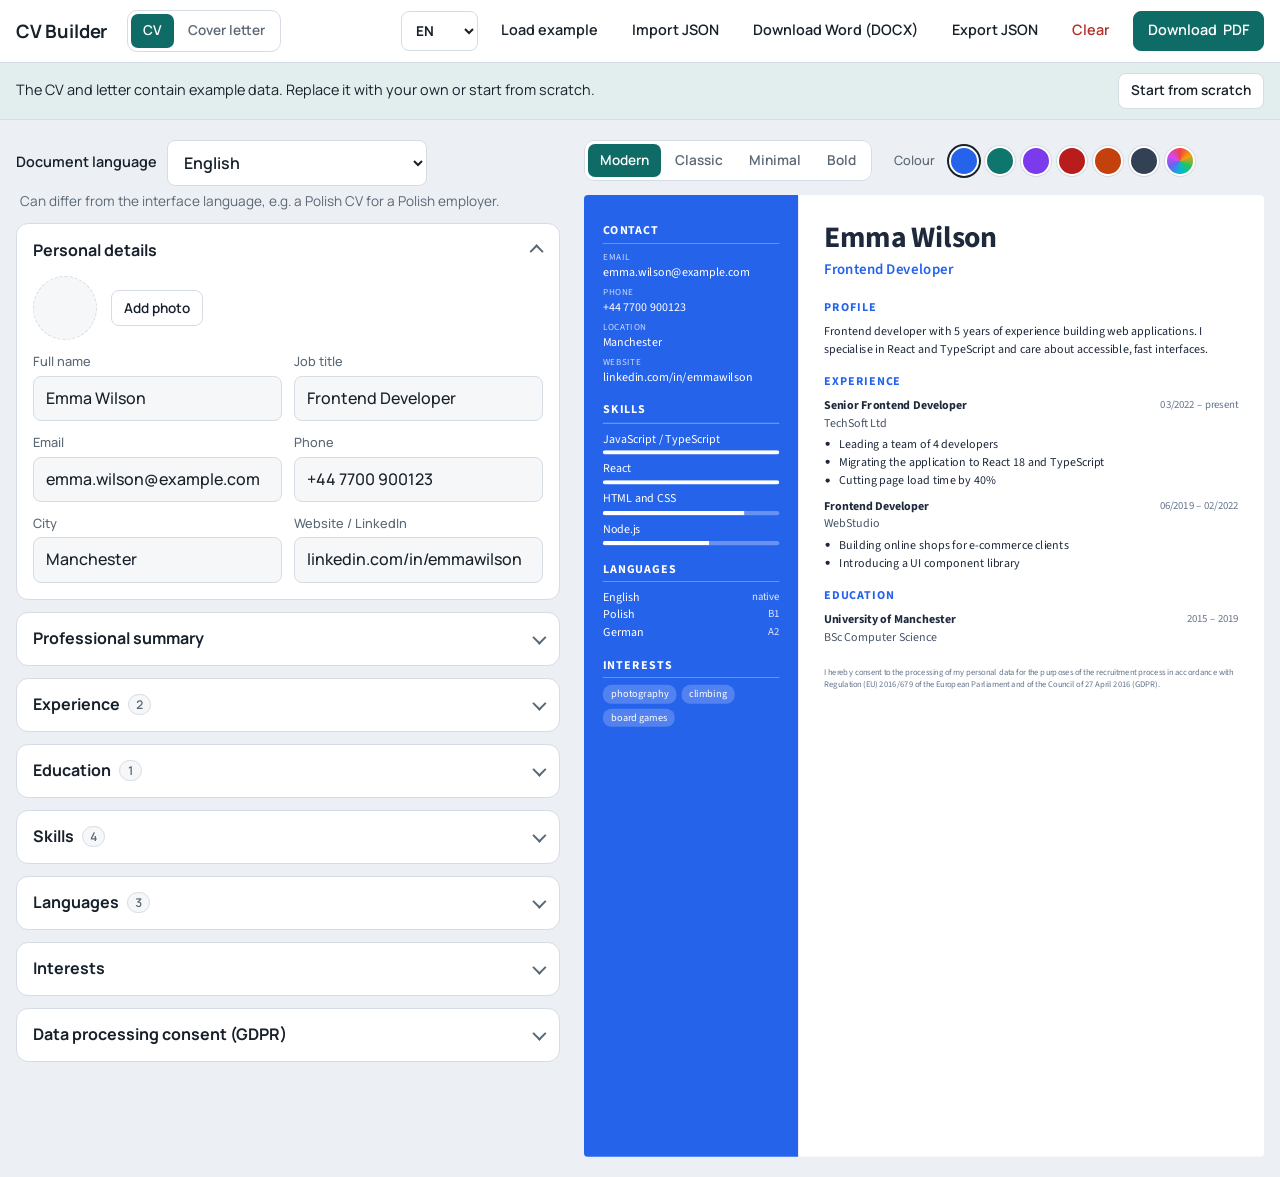
==== commit fd76a527: "Add Word (DOCX) export and a fourth "Bold" template - DOCX for the CV and the cover letter, built in" ====
--- a/index.html
+++ b/index.html
@@ -29,6 +29,7 @@
           <button type="button" id="btn-sample" class="btn btn-ghost" data-i18n="sample">Wczytaj przykład</button>
           <label class="btn btn-ghost" for="btn-import" data-i18n="import">Import JSON</label>
           <input type="file" id="btn-import" accept="application/json,.json" hidden>
+          <button type="button" id="btn-docx" class="btn btn-ghost" data-i18n="docx">Pobierz Word (DOCX)</button>
           <button type="button" id="btn-export" class="btn btn-ghost" data-i18n="export">Eksport JSON</button>
           <button type="button" id="btn-reset" class="btn btn-ghost btn-danger" data-i18n="reset">Wyczyść</button>
         </div>
@@ -142,6 +143,7 @@
           <label><input type="radio" name="template" value="modern" checked><span data-i18n="tplModern">Nowoczesny</span></label>
           <label><input type="radio" name="template" value="classic"><span data-i18n="tplClassic">Klasyczny</span></label>
           <label><input type="radio" name="template" value="minimal"><span data-i18n="tplMinimal">Minimalny</span></label>
+          <label><input type="radio" name="template" value="bold"><span data-i18n="tplBold">Wyrazisty</span></label>
         </fieldset>
         <fieldset class="swatches" id="accent-picker">
           <legend data-i18n="color">Kolor</legend>
@@ -318,6 +320,7 @@
   </template>
 
   <script src="i18n.js"></script>
+  <script src="docx.js"></script>
   <script src="app.js"></script>
 </body>
 </html>
--- a/styles.css
+++ b/styles.css
@@ -425,6 +425,41 @@
 .cv.tpl-minimal .row { display: grid; grid-template-columns: 130px 1fr; gap: 18px; }
 .cv.tpl-minimal .row .section-title { font-size: 9pt; padding-top: 2px; }
 
+/* Bold: full-width accent band, main column with a timeline, narrow side column */
+.cv.tpl-bold { display: flex; flex-direction: column; }
+.cv.tpl-bold .band {
+  display: flex;
+  justify-content: space-between;
+  align-items: center;
+  gap: 24px;
+  padding: 36px 48px 32px;
+  background: var(--accent);
+  color: #ffffff;
+}
+.cv.tpl-bold .name { font-size: 30pt; font-weight: 700; line-height: 1.05; letter-spacing: -.015em; }
+.cv.tpl-bold .role { margin-top: 6px; font-size: 13pt; font-weight: 600; opacity: .9; }
+.cv.tpl-bold .contact { flex-direction: row; flex-wrap: wrap; gap: 4px 18px; margin-top: 14px; font-size: 9.5pt; }
+.cv.tpl-bold .contact .k { display: none; }
+.cv.tpl-bold .photo { width: 120px; height: 120px; flex: none; border: 4px solid rgba(255, 255, 255, .75); }
+.cv.tpl-bold .cols { display: grid; grid-template-columns: 1fr 210px; gap: 32px; padding: 30px 48px 0; }
+.cv.tpl-bold .col-main { min-width: 0; }
+.cv.tpl-bold .col-side { padding-left: 24px; border-left: 1px solid #e2e8f0; }
+.cv.tpl-bold .col-main .entry { position: relative; padding-left: 20px; border-left: 2px solid color-mix(in srgb, var(--accent) 30%, #ffffff); margin-bottom: 0; padding-bottom: 14px; }
+.cv.tpl-bold .col-main .entry::before {
+  content: "";
+  position: absolute;
+  left: -7px;
+  top: 4px;
+  width: 12px;
+  height: 12px;
+  border-radius: 50%;
+  background: #ffffff;
+  border: 3px solid var(--accent);
+  box-sizing: border-box;
+}
+.cv.tpl-bold .col-main .entry:last-child { padding-bottom: 4px; }
+.cv.tpl-bold .foot { margin-top: auto; padding: 0 48px 36px; }
+
 /* Cover letter: letterhead in the CV's accent, Polish business-letter layout
    (place and date top right, recipient block, "Dotyczy:" subject line). */
 .letter { display: flex; flex-direction: column; padding: 56px 68px 48px; font-size: 11pt; line-height: 1.6; }
@@ -434,6 +469,8 @@
 .letter.tpl-minimal .lh-name { font-weight: 300; color: #1e293b; }
 .letter.tpl-minimal .lh { border-bottom-width: 1px; }
 .letter .lh-role { margin-top: 3px; color: #475569; }
+.letter.tpl-bold .lh { margin: -56px -68px 30px; padding: 34px 68px 28px; background: var(--accent); border-bottom: 0; color: #ffffff; }
+.letter.tpl-bold .lh-name, .letter.tpl-bold .lh-role, .letter.tpl-bold .lh-contact { color: #ffffff; }
 .letter .lh-contact { text-align: right; font-size: 9.5pt; line-height: 1.5; color: #475569; }
 .letter .date { text-align: right; margin-bottom: 26px; }
 .letter .to { margin-bottom: 26px; white-space: pre-line; }
@@ -540,8 +577,8 @@
   .grid { grid-template-columns: 1fr; }
   .grid-compact { grid-template-columns: 1fr; gap: 8px; }
   .look { flex-direction: column; align-items: stretch; }
-  .look .segmented { width: 100%; }
-  .look .segmented label { flex: 1; text-align: center; }
+  .look .segmented { width: 100%; display: grid !important; grid-template-columns: 1fr 1fr; }
+  .look .segmented label { text-align: center; }
   .brand { display: none; }
   .docswitch { margin-left: 0; }
   .topbar-inner { gap: 8px; }
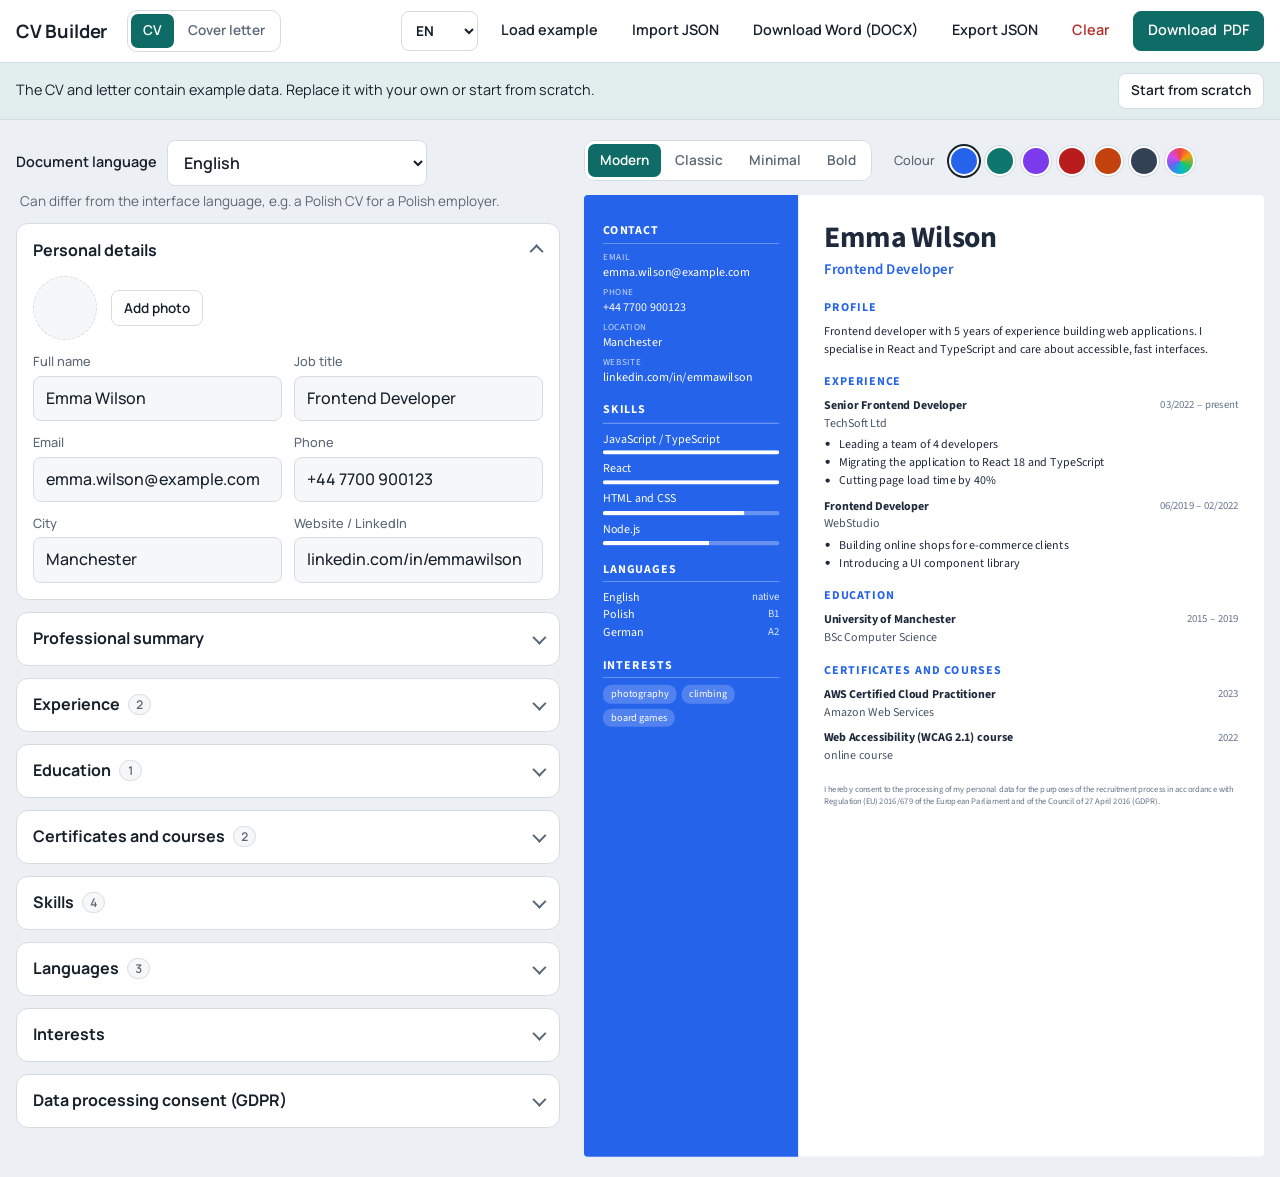
==== commit 8df1d858: "Add a "Certificates and courses" section Each entry has a name, provider/issuer and date. Shown afte" ====
--- a/index.html
+++ b/index.html
@@ -103,6 +103,14 @@
         </div>
       </details>
 
+      <details class="card" data-list="certificates">
+        <summary><span data-i18n="secCertificates">Certyfikaty i kursy</span><span class="count"></span></summary>
+        <div class="card-body">
+          <div class="list"></div>
+          <button type="button" class="btn btn-add" data-add="certificates" data-i18n="addCertificate">+ Dodaj certyfikat lub kurs</button>
+        </div>
+      </details>
+
       <details class="card" data-list="skills">
         <summary><span data-i18n="secSkills">Umiejętności</span><span class="count"></span></summary>
         <div class="card-body">
@@ -294,6 +302,24 @@
     </div>
   </template>
 
+  <template id="tpl-certificates">
+    <div class="item">
+      <div class="item-head">
+        <strong class="item-title" data-i18n-attr="data-placeholder:newCertificate"></strong>
+        <div class="item-actions">
+          <button type="button" class="icon-btn" data-move="-1" data-i18n-attr="aria-label:moveUp">↑</button>
+          <button type="button" class="icon-btn" data-move="1" data-i18n-attr="aria-label:moveDown">↓</button>
+          <button type="button" class="icon-btn danger" data-remove data-i18n-attr="aria-label:remove">✕</button>
+        </div>
+      </div>
+      <label><span data-i18n="iCertName">Nazwa certyfikatu lub kursu</span><input data-field="name" data-title="1" data-i18n-attr="placeholder:phCertName"></label>
+      <div class="grid">
+        <label><span data-i18n="iIssuer">Organizator / wystawca</span><input data-field="issuer" data-title="2" data-i18n-attr="placeholder:phIssuer"></label>
+        <label><span data-i18n="iCertDate">Data</span><input data-field="date" data-i18n-attr="placeholder:phCertDate"></label>
+      </div>
+    </div>
+  </template>
+
   <template id="tpl-skills">
     <div class="item item-compact">
       <div class="grid grid-compact">
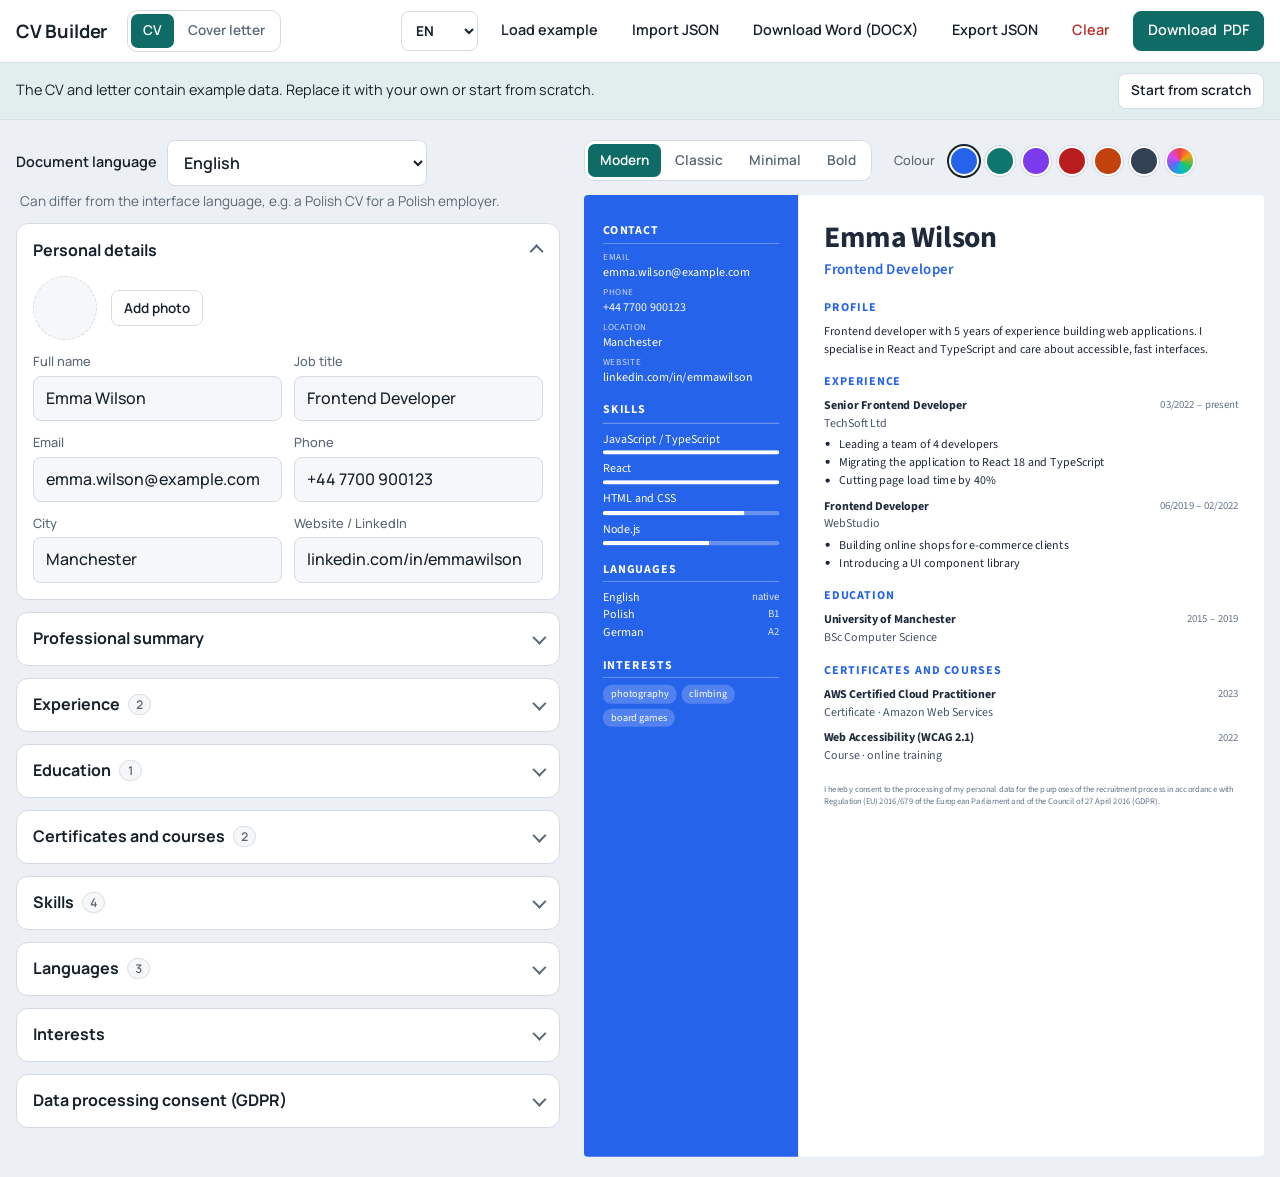
==== commit a0be1c75: "Certificates and courses: per-entry Certificate/Course toggle Each entry gets a Certificate / Course" ====
--- a/index.html
+++ b/index.html
@@ -312,6 +312,10 @@
           <button type="button" class="icon-btn danger" data-remove data-i18n-attr="aria-label:remove">✕</button>
         </div>
       </div>
+      <div class="segmented item-type" role="radiogroup" data-i18n-attr="aria-label:certType">
+        <label><input type="radio" data-field="type" value="cert" checked><span data-i18n="typeCert">Certyfikat</span></label>
+        <label><input type="radio" data-field="type" value="course"><span data-i18n="typeCourse">Kurs</span></label>
+      </div>
       <label><span data-i18n="iCertName">Nazwa certyfikatu lub kursu</span><input data-field="name" data-title="1" data-i18n-attr="placeholder:phCertName"></label>
       <div class="grid">
         <label><span data-i18n="iIssuer">Organizator / wystawca</span><input data-field="issuer" data-title="2" data-i18n-attr="placeholder:phIssuer"></label>
--- a/styles.css
+++ b/styles.css
@@ -253,6 +253,8 @@
 input:focus, textarea:focus, select:focus { outline: 2px solid var(--brand); outline-offset: -1px; background: var(--surface); }
 input[type=range] { width: 100%; height: var(--tap); accent-color: var(--brand); }
 .level-out { color: var(--fg); font-weight: 700; }
+.item-type { display: inline-flex; align-self: flex-start; }
+.item-type span { min-width: 96px; text-align: center; }
 #editor.no-skill-bars .level-field { display: none; }
 
 .grid { display: grid; grid-template-columns: 1fr 1fr; gap: 12px; }
